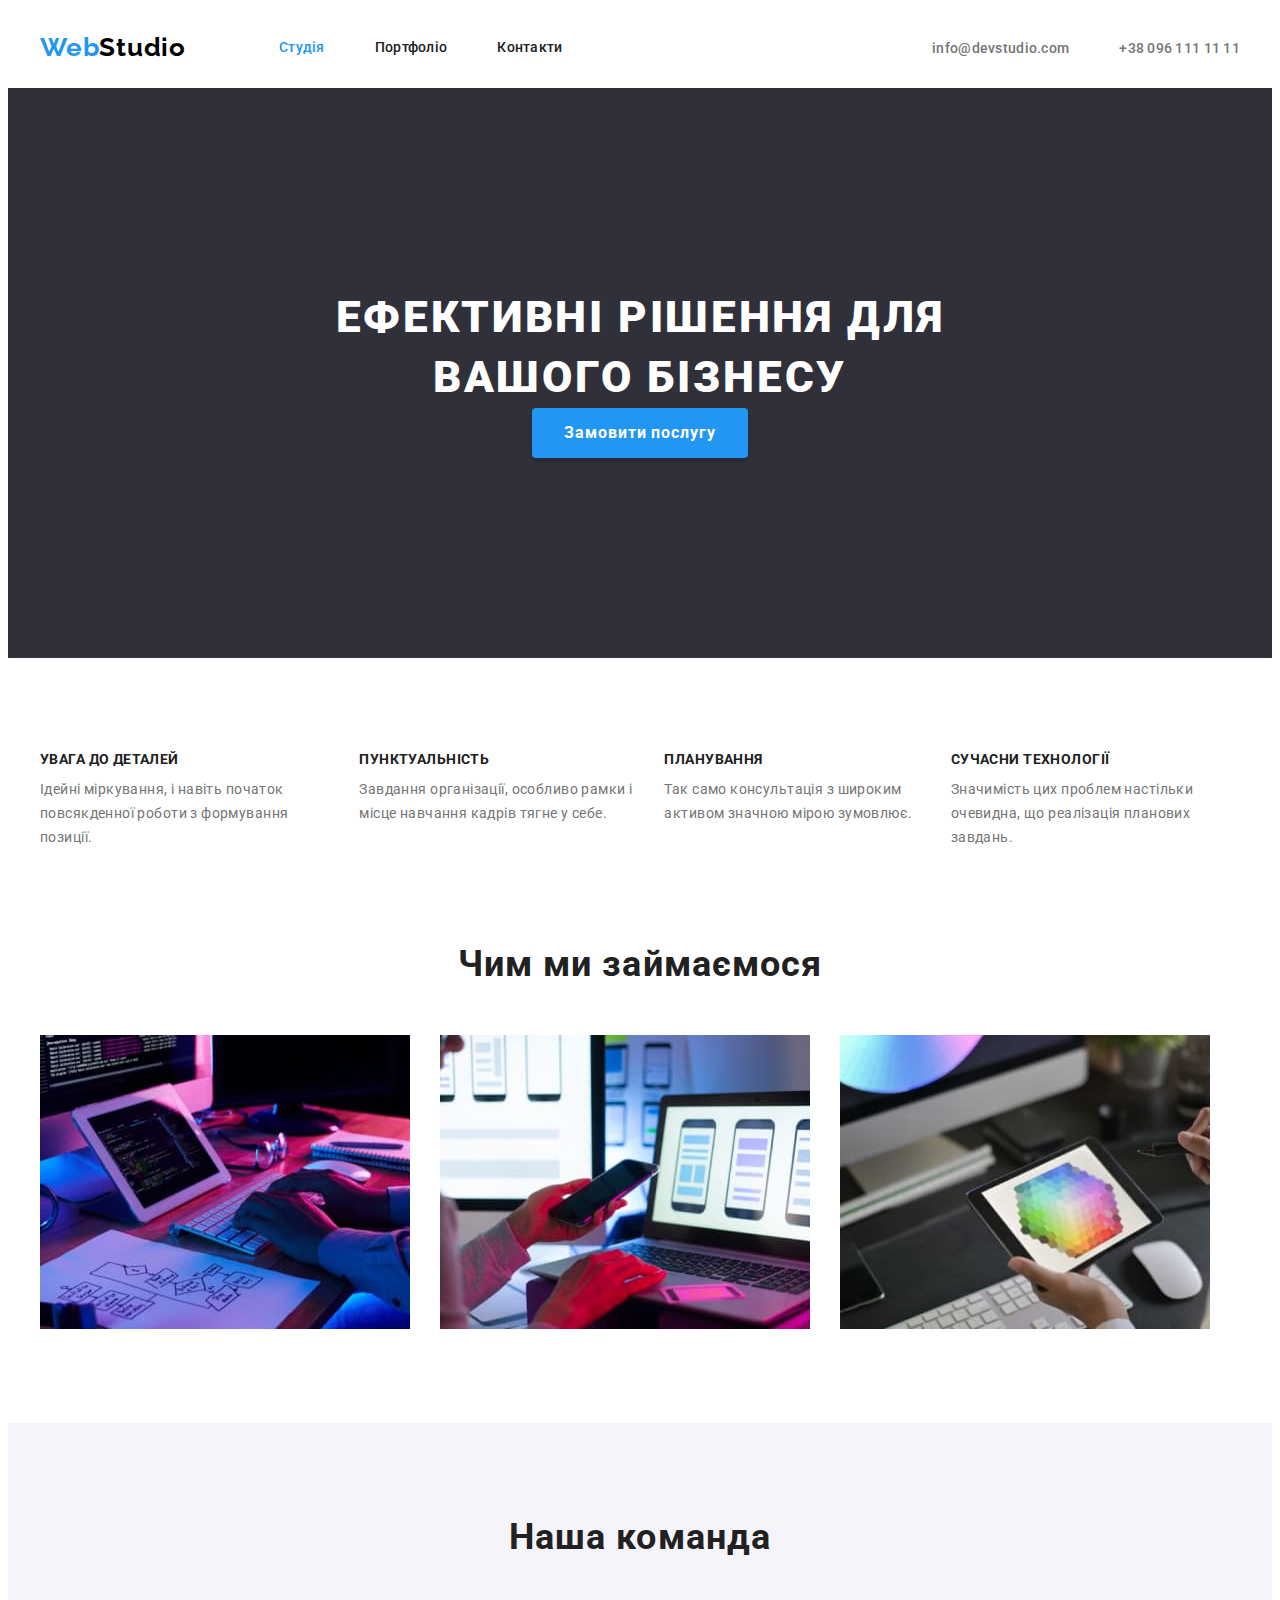
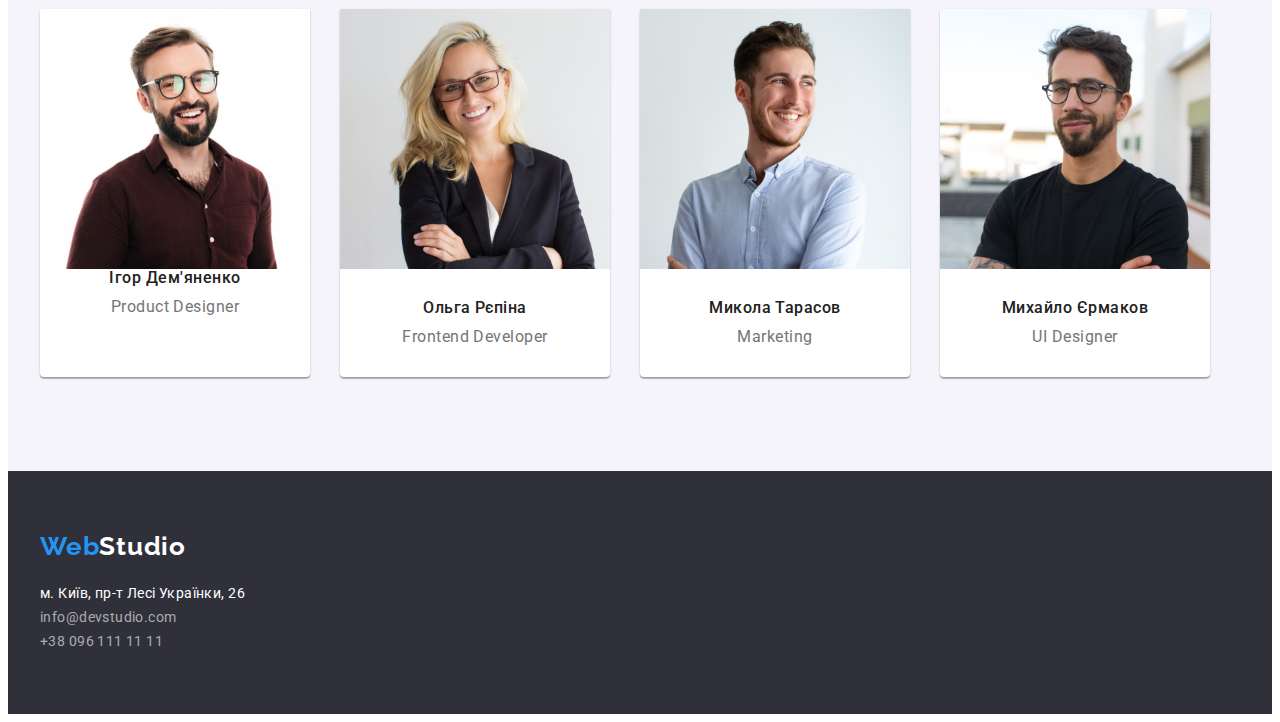
==== index.html @ 51fd825c "Initial commit" ====
<!DOCTYPE html>
<html lang="uk">

<head>
    <meta charset="UTF-8">
    <meta http-equiv="X-UA-Compatible" content="IE=edge">
    <meta name="viewport" content="width=device-width, initial-scale=1.0">
    <title>Document</title>
    <link rel="stylesheet" href="https://cdnjs.cloudflare.com/ajax/libs/modern-normalize/1.1.0/modern-normalize.min.css"
        integrity="sha512-wpPYUAdjBVSE4KJnH1VR1HeZfpl1ub8YT/NKx4PuQ5NmX2tKuGu6U/JRp5y+Y8XG2tV+wKQpNHVUX03MfMFn9Q=="
        crossorigin="anonymous" referrerpolicy="no-referrer" />
    <link rel="preconnect" href="https://fonts.googleapis.com">
    <link rel="preconnect" href="https://fonts.gstatic.com" crossorigin>
    <link
        href="https://fonts.googleapis.com/css2?family=Raleway:wght@700&family=Roboto:wght@400;500;700;900&display=swap"
        rel="stylesheet">
    <link rel="stylesheet" href="./css/style.css">
</head>

<body>


    <header class="header">

        <div class="container header-container">

            <nav class="header-navigation">

                <a href="./index.html" class="header-logo link">Web<span class="logo">Studio</span></a>

                <ul class="header-list list">
                    <li class="header-itam"><a href="./index.html" class="header-link link current">Студія</a></li>
                    <li class="header-itam"><a href="./portfolio.html" class="header-link link">Портфоліо</a></li>
                    <li class="header-itam"><a href="" class="header-link link">Контакти</a></li>
                </ul>
            </nav>


            <ul class="list list-contacts">
                <li class="list-itam"><a href="mailto:info@devstudio.com"
                        class="header-mail link">info@devstudio.com</a>
                </li>
                <li class="list-itam"><a href="tel:+380961111111" class="header-tel link">+38 096 111 11 11</a></li>
            </ul>

        </div>


    </header>

    <main>

        <section class="hero">

            <div class="container container-hero">
                <h1 class="hero-titel">Ефективні рішення для вашого бізнесу</h1>
                <button type="button" class="hero-button">Замовити послугу</button>
            </div>
        </section>


        <section class="benefits">

            <div class="container">

                <h2 class="visually-hidden">Переваги</h2>

                <ul class="benefits-list list">
                    <li class="benefits-item">
                        <h3 class="benefits-titel">Увага до деталей</h3>
                        <p class="benefits-text">Ідейні міркування, і навіть початок повсякденної роботи з формування
                            позиції.</p>
                    </li>

                    <li class="benefits-item">
                        <h3 class="benefits-titel">Пунктуальність</h3>
                        <p class="benefits-text">Завдання організації, особливо рамки і місце навчання кадрів тягне у
                            себе.
                        </p>
                    </li>

                    <li class="benefits-item">
                        <h3 class="benefits-titel">Планування</h3>
                        <p class="benefits-text">Так само консультація з широким активом значною мірою зумовлює.</p>
                    </li>

                    <li class="benefits-item">
                        <h3 class="benefits-titel">Сучасни технології</h3>
                        <p class="benefits-text">Значимість цих проблем настільки очевидна, що реалізація планових
                            завдань.
                        </p>
                    </li>

                </ul>

            </div>
        </section>

        <section class="service">

            <div class="container">

                <h2 class="service-titel">Чим ми займаємося</h2>

                <ul class="service-list list">

                    <li class="service-item"><img src="./images/img(1).jpg" alt="використовує дивайс" width="370"
                            height="294"></li>
                    <li class="service-item"><img src="./images/img(2).jpg" alt="використовує дивайс" width="370"
                            height="294"></li>
                    <li class="service-item"><img src="./images/img(3).jpg" alt="використовує дивайс" width="370"
                            height="294"></li>

                </ul>
            </div>
        </section>

        <section class="team">

            <div class="container">

                <h2 class="team-titel">Наша команда</h2>
                <ul class="team-list list">
                    <li class="team-item">
                        <img class="team-foto" src="./images/img(4).jpg" alt="співробітник" width="270" height="260">
                        <h3 class="team-name">Ігор Дем'яненко</h3>
                        <p class="team-text">Product Designer</p>

                    </li>
                    <li class="team-item">
                        <img class="team-foto" src="./images/img(5).jpg" alt="співробітник" width="270" height="260">
                        <div class="team-info">
                            <h3 class="team-name">Ольга Рєпіна</h3>
                            <p class="team-text">Frontend Developer</p>
                        </div>

                    </li>
                    <li class="team-item">
                        <img class="team-foto" src="./images/img(6).jpg" alt="співробітник" width="270" height="260">
                        <div class="team-info">
                            <h3 class="team-name">Микола Тарасов</h3>
                            <p class="team-text">Marketing</p>
                        </div>

                    </li>
                    <li class="team-item">
                        <img class="team-foto" src="./images/img(7).jpg" alt="співробітник" width="270" height="260">
                        <div class="team-info">
                            <h3 class="team-name">Михайло Єрмаков</h3>
                            <p class="team-text">UI Designer</p>
                        </div>

                    </li>
                </ul>
            </div>
        </section>
    </main>

    <footer class="footer">

        <div class="container">

            <a href="./index.html" class="footer-logo link">Web<span class="logo-footer">Studio</span></a>

            <address class="footer-address">

                <ul class="footer-list list">
                    <li class="futer-item">

                        <a href="https://goo.gl/maps/rr55enmAW2m4Zun59" target="_blank"
                            rel="noopener noreferrer nofollow" class="address link ">
                            м. Київ, пр-т Лесі Українки, 26

                        </a>
                    </li>


                    <li class="footer-item">
                        <a href="mailto:info@devstudio.com" class="footer-mail link">info@devstudio.com</a>
                    </li>
                    <li class="footer-item">
                        <a href="tel:+380961111111" class="footer-tel link">+38 096 111 11 11</a>
                    </li>
                </ul>

        </div>
        </address>
    </footer>



</body>

</html>
---- css/style.css ----
:root {
    --primary-text-color: #212121;
    --text-color: #757575;
    --accent-color: #2196F3;
    --primary-white-color: #FFFFFF;
    --bg-button: #F5F4FA;
    --black-color: #000000;
    --footer-mail: rgba(255, 255, 255, 0.6);
    --hero-footer-color: #2F303A;
    --background-hero-button: #188ce8;
    --secondary-white-color: #F5F4FA;
}

h1,
h2,
h3,
h4,
h5,
h6,
p {
    margin: 0;
}

img {
    display: block;
    max-width: 100%;
    height: auto;
}


body {
    background-color: var(--primary-white-color);
    font-family: "Roboto", sans-serif;
    font-size: 14px;
    letter-spacing: 0.03em;
}

.list {
    list-style: none;
    margin: 0;
    padding-left: 0;
}

.link {
    text-decoration: none;
}


.container {
    width: 1200px;
    margin: 0 auto;
    padding: 0 15px;
}


/* -----------Header----------- */



.header-container {
    display: flex;
    align-items: center;

}

.header-navigation {
    display: flex;
    align-items: center;
}

.header-logo {
    font-family: 'Raleway';
    font-weight: 700;
    font-size: 26px;
    line-height: 0.83;
    letter-spacing: 0.03em;
    color: var(--accent-color);
    padding-top: 24px;
    padding-bottom: 25px;
    margin-right: 93px;
}


.logo {
    color: var(--black-color)
}

.header-list {
    display: flex;
    gap: 50px;
}




.header-link {
    padding: 32px 0;
    display: block;
    font-weight: 500;
    font-size: 14px;
    line-height: 1.14;
    letter-spacing: 0.02em;
    color: var(--primary-text-color);

}



.header-link:hover,
.header-link:focus {
    color: var(--accent-color);
}



.header-lin,
.current {
    color: var(--accent-color);
}


.list-contacts {
    display: flex;
    margin-left: auto;
    gap: 50px;
}




.header-mail,
.header-tel {

    font-weight: 500;
    font-size: normal;
    line-height: 1.14;
    letter-spacing: 0.02em;
    color: var(--text-color);

}


.header-mail:focus,
.header-mail:hover {
    color: var(--accent-color);
}

.header-tel:focus,
.header-tel:hover {
    color: var(--accent-color);
}




/* --------------Hero--------------- */
.hero {
    background-color: var(--hero-footer-color);
    padding: 200px 0;
    text-align: center;

}


.hero-titel {

    font-weight: 900;
    font-size: 44px;
    line-height: 1.36;
    text-align: center;
    letter-spacing: 0.06em;
    text-transform: uppercase;
    color: var(--primary-white-color);
    margin-bottom: 30px;
    max-width: 696px;
    margin-bottom: 30px;
    margin: 0 auto;
}

.hero-button {
    font-family: inherit;
    font-weight: 700;
    font-size: 16px;
    line-height: 1.88;
    cursor: pointer;
    align-items: center;
    text-align: center;
    letter-spacing: 0.06em;
    color: var(--primary-white-color);
    background-color: var(--accent-color);
    margin: 0 auto;
    box-shadow: 0px 4px 4px rgba(0, 0, 0, 0.15);
    border-radius: 4px;
    min-width: 216px;
    border: none;
    padding: 10px 32px;



}

.hero-button:hover,
.hero-button:focus {
    background-color: var(--background-hero-button);
}




/* ------------Benefits------------ */

.benefits {
    padding-top: 94px;
    padding-bottom: 94px;
}

.visually-hidden {
    position: absolute;
    white-space: nowrap;
    width: 1px;
    height: 1px;
    overflow: hidden;
    border: 0;
    padding: 0;
    clip: rect(0 0 0 0);
    clip-path: inset(50%);
    margin: -1px;
}

.benefits-list {
    display: flex;
    gap: 30px;

}

.benefits-titel {
    font-weight: 700;
    font-size: 14px;
    line-height: 1.14;
    letter-spacing: 0.03em;
    text-transform: uppercase;
    margin-bottom: 10px;
    color: var(--primary-text-color);
}

.benefits-text {
    font-weight: 400;
    font-size: 14px;
    line-height: 1.71;
    letter-spacing: 0.03em;
    color: var(--text-color);
}

/* ---------------Service---------- */

.service {

    padding-bottom: 94px;
}



.service-titel {
    font-weight: 700;
    font-size: 36px;
    line-height: 42px;
    text-align: center;
    letter-spacing: 0.03em;
    margin-bottom: 50px;
    color: #212121;
}

.service-list {
    display: flex;
    gap: 30px;
}

.service-item {
    width: calc(100%-60px) / 3;
}




/* -------------Team----------- */
.team {
    background-color: var(--secondary-white-color);
    padding-bottom: 94px;
    padding-top: 94px;
}

.team-list {
    display: flex;
    gap: 30px;
}

.team-titel {
    font-weight: 700;
    font-size: 36px;
    line-height: 1.16;
    text-align: center;
    letter-spacing: 0.03em;
    color: var(--primary-text-color);
    margin-bottom: 50px;
}

.team-item {
    width: calc(100%-90px) / 4;
    background: #FFFFFF;
    box-shadow: 0px 1px 3px rgba(0, 0, 0, 0.12), 0px 1px 1px rgba(0, 0, 0, 0.14), 0px 2px 1px rgba(0, 0, 0, 0.2);
    border-radius: 0px 0px 4px 4px;
}

.team-info {
    padding: 30px 0;
}

.team-name {
    font-weight: 500;
    font-size: 16px;
    line-height: 1.18;
    text-align: center;
    letter-spacing: 0.03em;
    color: var(--primary-text-color);
    margin-bottom: 10px;
}


.team-text {
    font-weight: 400;
    font-size: 16px;
    line-height: 1.18;
    text-align: center;
    letter-spacing: 0.03em;
    color: var(--text-color);


}

/* -------------Footer----------- */

.footer {
    background-color: var(--hero-footer-color);
    padding: 60px 0;
}

.footer-logo {
    font-family: 'Raleway';
    font-style: normal;
    font-weight: 700;
    font-size: 26px;
    line-height: 31px;
    letter-spacing: 0.03em;
    color: var(--accent-color);
    margin-top: 60;
    margin-bottom: 20;
}

.logo-footer {
    color: var(--primary-white-color);
}

.footer-item:not(:last-chaild) {
    margin-bottom: 9px;
}

.footer-address {
    font-style: normal;
    margin-top: 20px;
}


.address {
    font-weight: 400;
    font-size: normal;
    line-height: 1.71;
    letter-spacing: 0.03em;
    color: var(--primary-white-color);
    margin-bottom: 9px;
}

.address:focus,
.address:hover {
    color: var(--accent-color);
}

.footer-mail {
    margin-bottom: 9px;
}



.footer-mail,
.footer-tel {
    font-weight: 400;
    font-size: normal;
    line-height: 1.71;
    letter-spacing: 0.03em;
    color: var(--footer-mail);
}

.footer-mail:focus,
.footer-mail:hover {
    color: var(--accent-color);
}

.footer-tel:focus,
.footer-tel:hover {
    color: var(--accent-color);
}

/*----------!!!!!Portfolio!!!!------------ */

.portfolio-section {
    padding-bottom: 94px;
    padding-top: 94px;
}

.main-button {
    display: flex;
    justify-content: center;
    gap: 8px;
    margin-bottom: 50px;
}



.button {
    font-family: inherit;
    font-style: normal;
    font-weight: 500;
    font-size: 16px;
    line-height: 1.62;
    text-align: center;
    letter-spacing: 0.03em;
    background-color: var(--bg-button);
    color: var(--primary-text-color);
    cursor: pointer;
    border-radius: 4px;
    border: none;
    padding: 6px 22px;

}



.button :focus,
.button :hover {
    color: var(--primary-white-color);
    background-color: var(--accent-color);

}

.portfolio-list {
    display: flex;
    flex-wrap: wrap;
    gap: 30px;

}

.portfolio-item {
    width: calc(100%-60px) / 3;
}

.portfolio-info {
    padding: 20px 24px;
    max-width: 370px;
    background: #FFFFFF;
    border: 1px solid #EEEEEE;
}

.portfolio- .portfolio-titel {
    font-weight: 700;
    font-size: 18px;
    line-height: 2.00;
    letter-spacing: 0.06em;
    color: var(--primary-text-color);

}

.portfolio-text {
    font-weight: 400;
    font-size: 16px;
    line-height: 1.88;
    letter-spacing: 0.03em;
    color: var(--text-color);
    margin-bottom: 20px;
    margin-top: 4px;
}
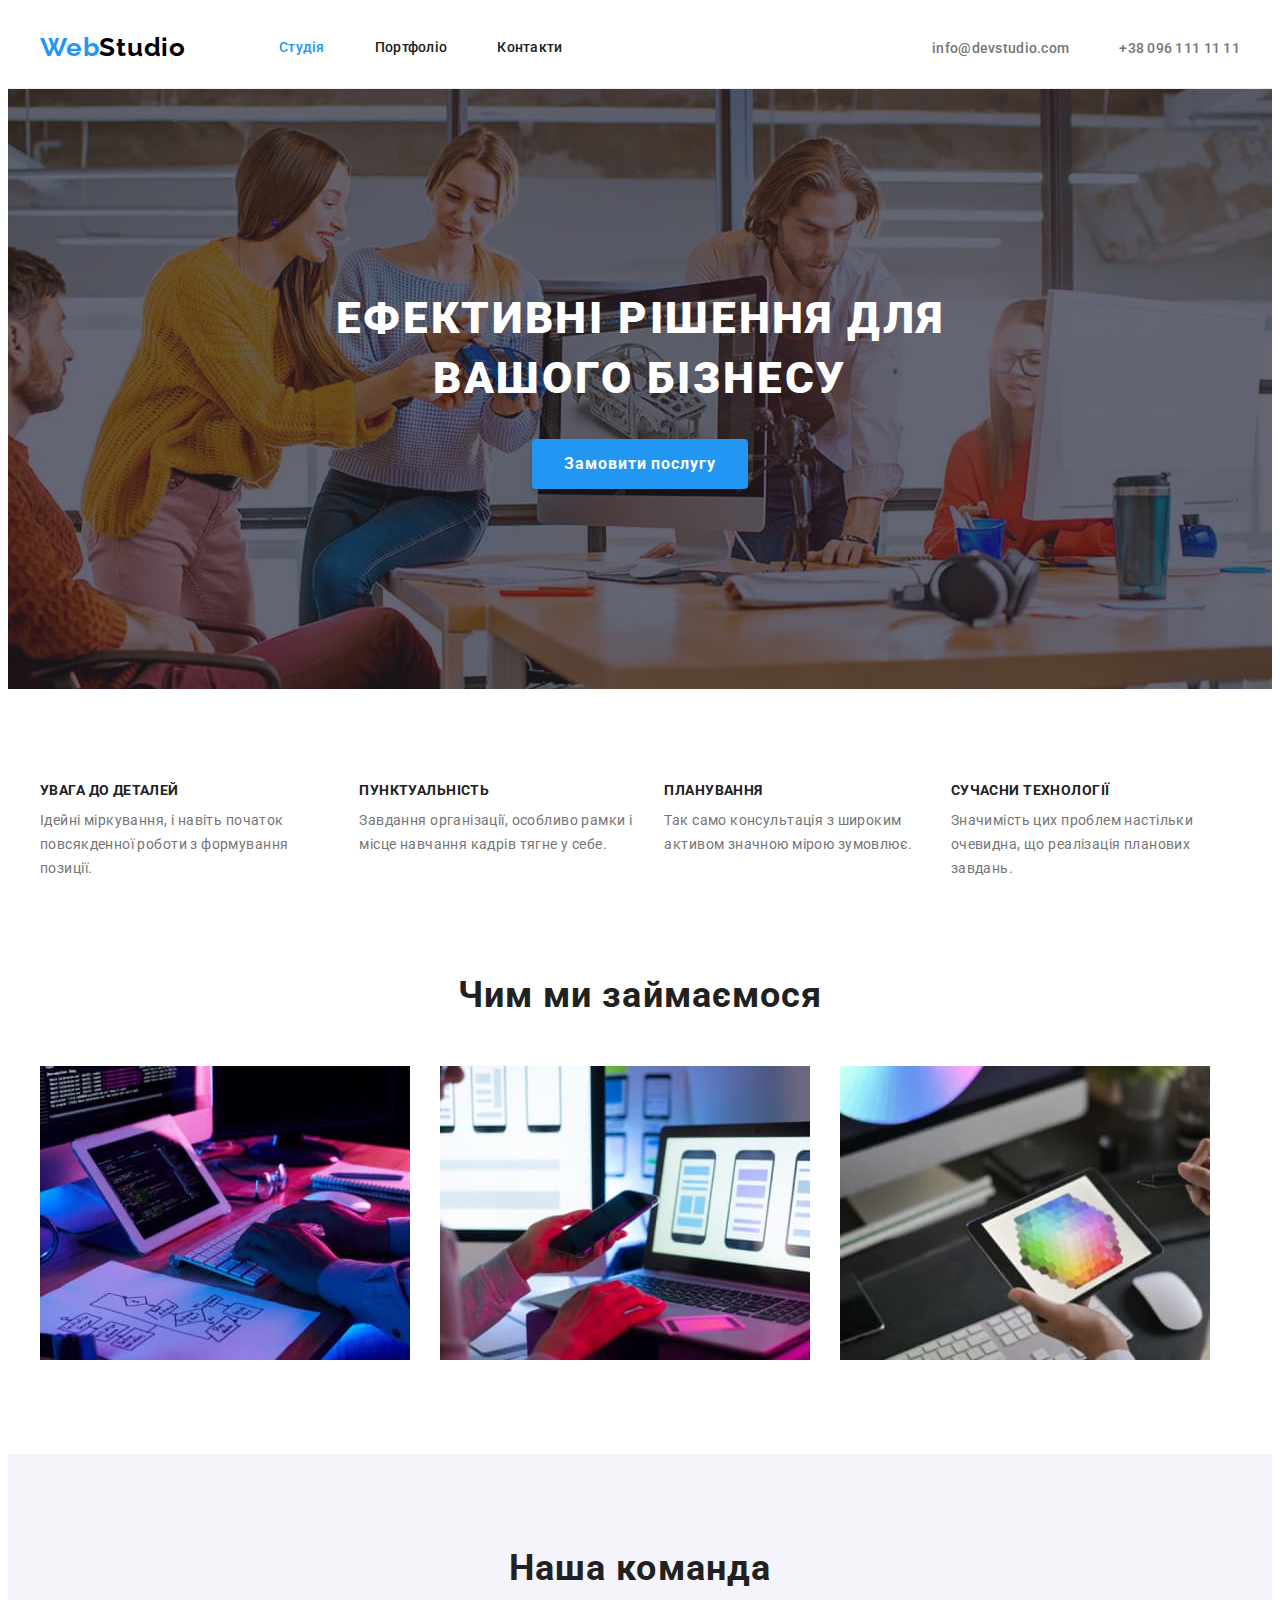
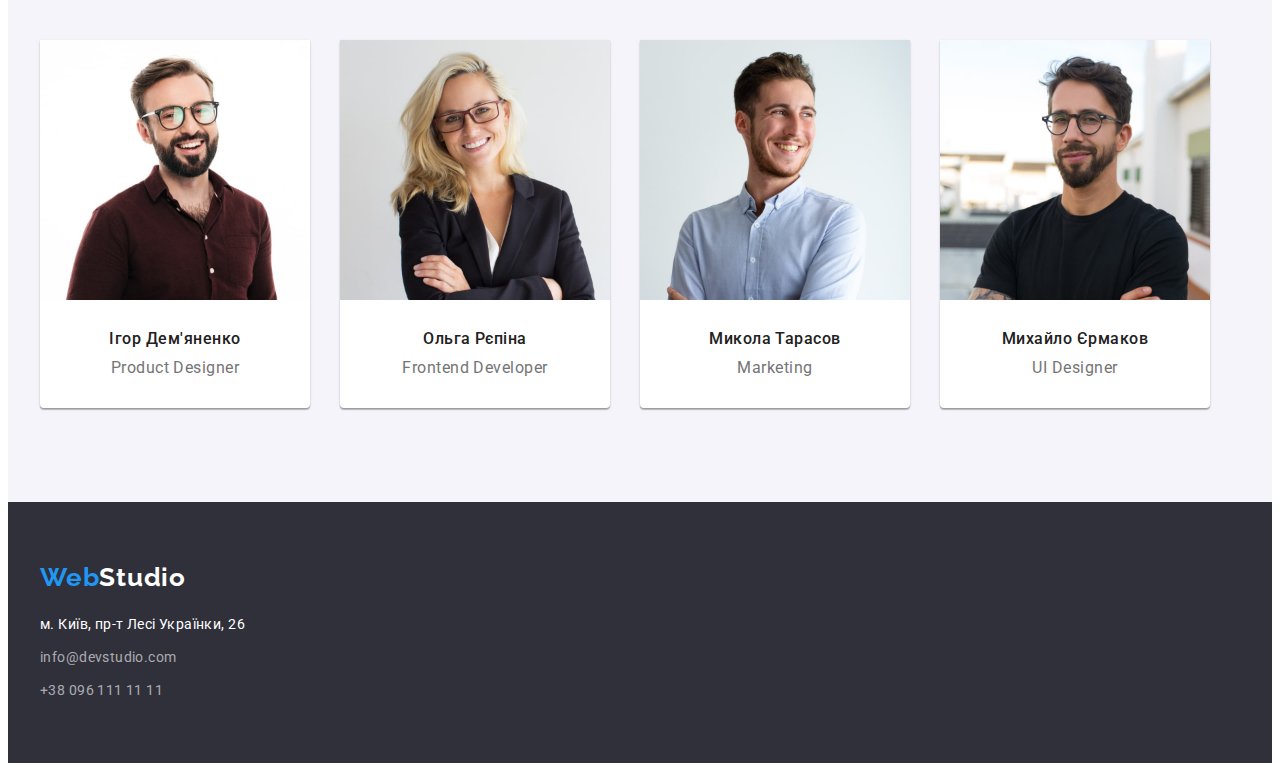
==== commit 5f26251d: "hero-bg" ====
--- a/index.html
+++ b/index.html
@@ -123,8 +123,10 @@
                 <ul class="team-list list">
                     <li class="team-item">
                         <img class="team-foto" src="./images/img(4).jpg" alt="співробітник" width="270" height="260">
-                        <h3 class="team-name">Ігор Дем'яненко</h3>
-                        <p class="team-text">Product Designer</p>
+                        <div class="team-info">
+                            <h3 class="team-name">Ігор Дем'яненко</h3>
+                            <p class="team-text">Product Designer</p>
+                        </div>
 
                     </li>
                     <li class="team-item">
@@ -165,7 +167,7 @@
             <address class="footer-address">
 
                 <ul class="footer-list list">
-                    <li class="futer-item">
+                    <li class="footer-item">
 
                         <a href="https://goo.gl/maps/rr55enmAW2m4Zun59" target="_blank"
                             rel="noopener noreferrer nofollow" class="address link ">
--- a/css/style.css
+++ b/css/style.css
@@ -55,7 +55,9 @@
 
 /* -----------Header----------- */
 
-
+.header {
+    border-bottom: 1px solid #ECECEC;
+}
 
 .header-container {
     display: flex;
@@ -158,6 +160,11 @@
     background-color: var(--hero-footer-color);
     padding: 200px 0;
     text-align: center;
+    background-image: linear-gradient(rgba(47, 48, 58, 0.4),
+            rgba(47, 48, 58, 0.4)), url(../images/hero.jpg);
+    background-repeat: no-repeat;
+    background-position: center;
+    background-size: cover;
 
 }
 
@@ -194,9 +201,7 @@
     min-width: 216px;
     border: none;
     padding: 10px 32px;
-
-
-
+    margin-top: 30px;
 }
 
 .hero-button:hover,
@@ -360,7 +365,7 @@
     color: var(--primary-white-color);
 }
 
-.footer-item:not(:last-chaild) {
+.footer-item:not(:last-child) {
     margin-bottom: 9px;
 }
 
@@ -444,8 +449,8 @@
 
 
 
-.button :focus,
-.button :hover {
+.button:focus,
+.button:hover {
     color: var(--primary-white-color);
     background-color: var(--accent-color);
 
@@ -464,12 +469,10 @@
 
 .portfolio-info {
     padding: 20px 24px;
-    max-width: 370px;
-    background: #FFFFFF;
     border: 1px solid #EEEEEE;
 }
 
-.portfolio- .portfolio-titel {
+.portfolio-titel {
     font-weight: 700;
     font-size: 18px;
     line-height: 2.00;
@@ -484,6 +487,5 @@
     line-height: 1.88;
     letter-spacing: 0.03em;
     color: var(--text-color);
-    margin-bottom: 20px;
     margin-top: 4px;
 }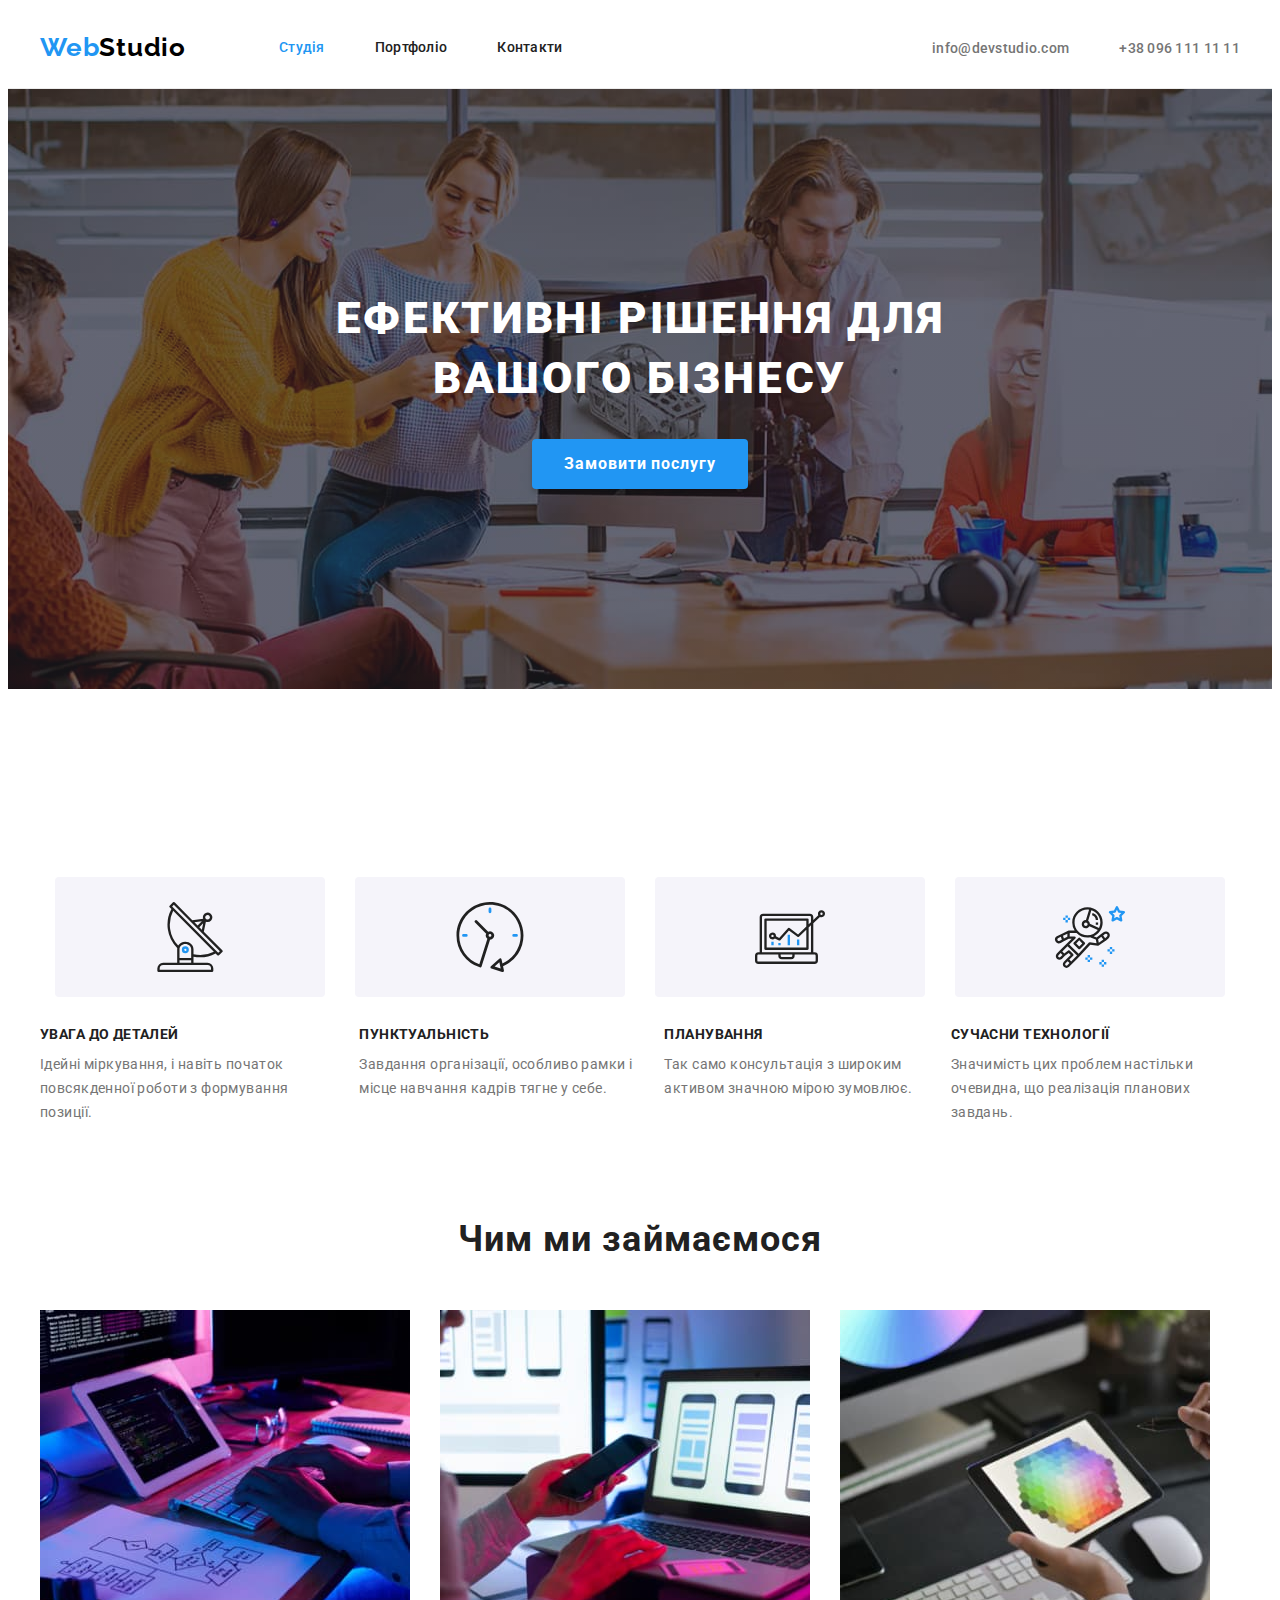
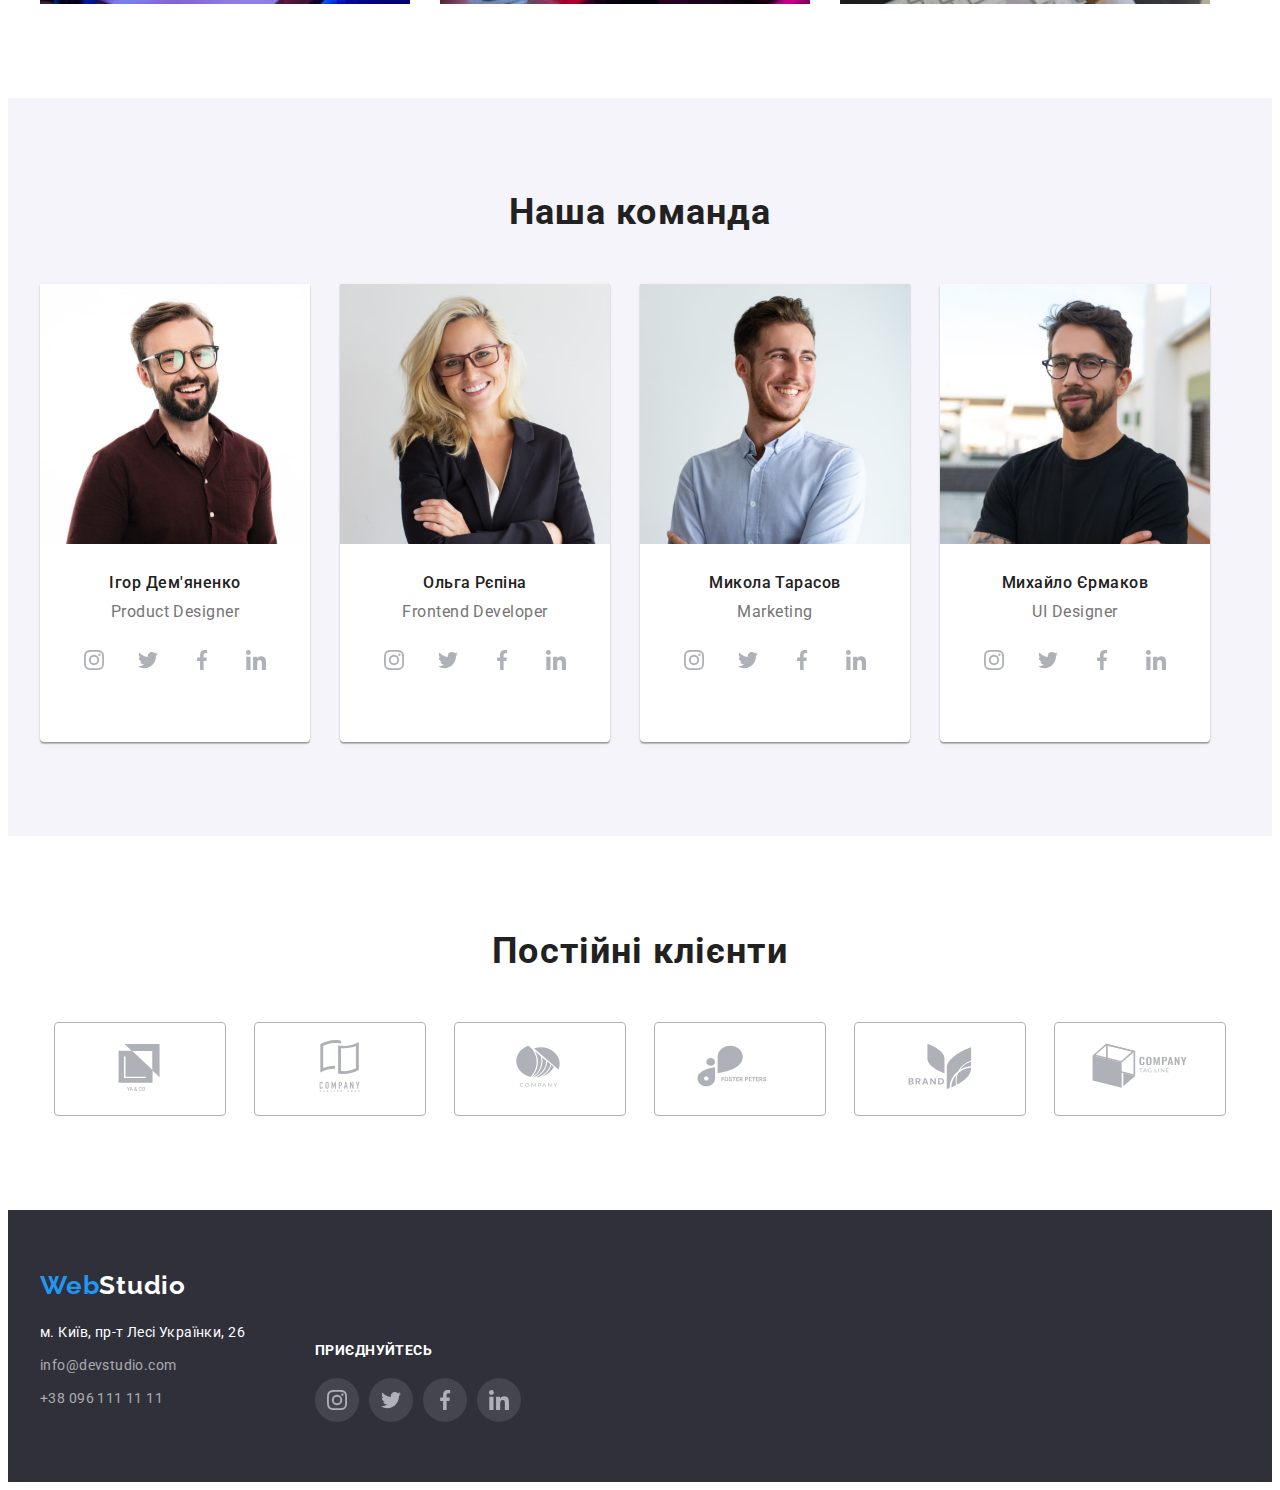
==== commit ff888757: "links" ====
--- a/index.html
+++ b/index.html
@@ -65,6 +65,29 @@
 
                 <h2 class="visually-hidden">Переваги</h2>
 
+                <ul class="benefits-list-images list">
+                    <li class="benefits-ite-images">
+                        <svg class="benefits-icon" width="70" height="70">
+                            <use href="./images/symbol-defs.svg#icon-antenna"></use>
+                        </svg>
+                    </li>
+                    <li class="benefits-ite-images">
+                        <svg class="benefits-icon" widht="70" height="70">
+                            <use href="./images/symbol-defs.svg#icon-clock"></use>
+                        </svg>
+                    </li>
+                    <li class="benefits-ite-images">
+                        <svg class="benefits-icon" widht="70" height=70>
+                            <use href="./images/symbol-defs.svg#icon-diagram"></use>
+                        </svg>
+                    </li>
+                    <li class="benefits-ite-images">
+                        <svg class="benefits-icon" widht="70" height="70">
+                            <use href="./images/symbol-defs.svg#icon-astronaut"></use>
+                        </svg>
+                    </li>
+                </ul>
+
                 <ul class="benefits-list list">
                     <li class="benefits-item">
                         <h3 class="benefits-titel">Увага до деталей</h3>
@@ -126,6 +149,28 @@
                         <div class="team-info">
                             <h3 class="team-name">Ігор Дем'яненко</h3>
                             <p class="team-text">Product Designer</p>
+                            <ul class="team-network list">
+                                <li><a class="network link" href="">
+                                        <svg class="soc-icon" widht="20" height="20">
+                                            <use href="./images/symbol-defs.svg#icon-instagram"></use>
+                                        </svg>
+                                    </a></li>
+                                <li><a class="network link" href="">
+                                        <svg class="soc-icon" widht="20" height="20">
+                                            <use href="./images/symbol-defs.svg#icon-twitter"></use>
+                                        </svg>
+                                    </a></li>
+                                <li><a class="network link" href="">
+                                        <svg class="soc-icon" widht="20" height="20">
+                                            <use href="./images/symbol-defs.svg#icon-facebook"></use>
+                                        </svg>
+                                    </a></li>
+                                <li><a class="network link" href="">
+                                        <svg class="soc-icon" widht="20" height="20">
+                                            <use href="./images/symbol-defs.svg#icon-linkedin"></use>
+                                        </svg>
+                                    </a></li>
+                            </ul>
                         </div>
 
                     </li>
@@ -134,6 +179,28 @@
                         <div class="team-info">
                             <h3 class="team-name">Ольга Рєпіна</h3>
                             <p class="team-text">Frontend Developer</p>
+                            <ul class="team-network list">
+                                <li><a class="network link" href="">
+                                        <svg class="soc-icon" widht="20" height="20">
+                                            <use href="./images/symbol-defs.svg#icon-instagram"></use>
+                                        </svg>
+                                    </a></li>
+                                <li><a class="network link" href="">
+                                        <svg class="soc-icon" widht="20" height="20">
+                                            <use href="./images/symbol-defs.svg#icon-twitter"></use>
+                                        </svg>
+                                    </a></li>
+                                <li><a class="network link" href="">
+                                        <svg class="soc-icon" widht="20" height="20">
+                                            <use href="./images/symbol-defs.svg#icon-facebook"></use>
+                                        </svg>
+                                    </a></li>
+                                <li><a class="network link" href="">
+                                        <svg class="soc-icon" widht="20" height="20">
+                                            <use href="./images/symbol-defs.svg#icon-linkedin"></use>
+                                        </svg>
+                                    </a></li>
+                            </ul>
                         </div>
 
                     </li>
@@ -142,6 +209,28 @@
                         <div class="team-info">
                             <h3 class="team-name">Микола Тарасов</h3>
                             <p class="team-text">Marketing</p>
+                            <ul class="team-network list">
+                                <li><a class="network link" href="">
+                                        <svg class="soc-icon" widht="20" height="20">
+                                            <use href="./images/symbol-defs.svg#icon-instagram"></use>
+                                        </svg>
+                                    </a></li>
+                                <li><a class="network link" href="">
+                                        <svg class="soc-icon" widht="20" height="20">
+                                            <use href="./images/symbol-defs.svg#icon-twitter"></use>
+                                        </svg>
+                                    </a></li>
+                                <li><a class="network link" href="">
+                                        <svg class="soc-icon" widht="20" height="20">
+                                            <use href="./images/symbol-defs.svg#icon-facebook"></use>
+                                        </svg>
+                                    </a></li>
+                                <li><a class="network link" href="">
+                                        <svg class="soc-icon" widht="20" height="20">
+                                            <use href="./images/symbol-defs.svg#icon-linkedin"></use>
+                                        </svg>
+                                    </a></li>
+                            </ul>
                         </div>
 
                     </li>
@@ -149,44 +238,127 @@
                         <img class="team-foto" src="./images/img(7).jpg" alt="співробітник" width="270" height="260">
                         <div class="team-info">
                             <h3 class="team-name">Михайло Єрмаков</h3>
+
                             <p class="team-text">UI Designer</p>
+                            <ul class="team-network list">
+                                <li><a class="network link" href="">
+                                        <svg class="soc-icon" widht="20" height="20">
+                                            <use href="./images/symbol-defs.svg#icon-instagram"></use>
+                                        </svg>
+                                    </a></li>
+                                <li><a class="network link" href="">
+                                        <svg class="soc-icon" widht="20" height="20">
+                                            <use href="./images/symbol-defs.svg#icon-twitter"></use>
+                                        </svg>
+                                    </a></li>
+                                <li><a class="network link" href="">
+                                        <svg class="soc-icon" widht="20" height="20">
+                                            <use href="./images/symbol-defs.svg#icon-facebook"></use>
+                                        </svg>
+                                    </a></li>
+                                <li><a class="network link" href="">
+                                        <svg class="soc-icon" widht="20" height="20">
+                                            <use href="./images/symbol-defs.svg#icon-linkedin"></use>
+                                        </svg>
+                                    </a></li>
+                            </ul>
                         </div>
 
                     </li>
                 </ul>
             </div>
         </section>
+
+        <section class="clients">
+
+            <div class="container">
+
+                <h2 class="clients-titel">Постійні клієнти</h2>
+                <ul class="clients-list list">
+                    <li class="klients-item"><a href="">
+                            <svg class="clients-logo" widht="106" height="60">
+                                <use href="./images/symbol-defs.svg#icon-Logo"></use>
+                            </svg></a></li>
+                    <li class="klients-item"><a href="">
+                            <svg class="clients-logo" widht="106" height="60">
+                                <use href="./images/symbol-defs.svg#icon-LogoA"></use>
+                            </svg></a></li>
+                    <li class="klients-item"><a href="">
+                            <svg class="clients-logo" widht="106" height="60">
+                                <use href="./images/symbol-defs.svg#icon-LogoB"></use>
+                            </svg></a></li>
+                    <li class="klients-item"><a href=""><svg class="clients-logo" widht="106" height="60">
+                                <use href="./images/symbol-defs.svg#icon-LogoC"></use>
+                            </svg></a></li>
+                    <li class="klients-item"><a href=""><svg class="clients-logo" widht="106" height="60">
+                                <use href="./images/symbol-defs.svg#icon-LogoD"></use>
+                            </svg></a></li>
+                    <li class="klients-item"><a href=""><svg class="clients-logo" widht="106" height="60">
+                                <use href="./images/symbol-defs.svg#icon-LogoI"></use>
+                            </svg></a></li>
+                </ul>
+            </div>
+
+        </section>
     </main>
 
     <footer class="footer">
 
-        <div class="container">
-
-            <a href="./index.html" class="footer-logo link">Web<span class="logo-footer">Studio</span></a>
-
-            <address class="footer-address">
-
-                <ul class="footer-list list">
-                    <li class="footer-item">
-
-                        <a href="https://goo.gl/maps/rr55enmAW2m4Zun59" target="_blank"
-                            rel="noopener noreferrer nofollow" class="address link ">
-                            м. Київ, пр-т Лесі Українки, 26
-
-                        </a>
-                    </li>
-
-
-                    <li class="footer-item">
-                        <a href="mailto:info@devstudio.com" class="footer-mail link">info@devstudio.com</a>
-                    </li>
-                    <li class="footer-item">
-                        <a href="tel:+380961111111" class="footer-tel link">+38 096 111 11 11</a>
-                    </li>
-                </ul>
-
+        <div class="container footer-container">
+
+            <div class="footer-address-box">
+                <a href="./index.html" class="footer-logo link">Web<span class="logo-footer">Studio</span></a>
+
+                <address class="footer-address">
+
+                    <ul class="footer-list list">
+                        <li class="footer-item">
+
+                            <a href="https://goo.gl/maps/rr55enmAW2m4Zun59" target="_blank"
+                                rel="noopener noreferrer nofollow" class="address link ">
+                                м. Київ, пр-т Лесі Українки, 26
+
+                            </a>
+                        </li>
+
+
+                        <li class="footer-item">
+                            <a href="mailto:info@devstudio.com" class="footer-mail link">info@devstudio.com</a>
+                        </li>
+                        <li class="footer-item">
+                            <a href="tel:+380961111111" class="footer-tel link">+38 096 111 11 11</a>
+                        </li>
+                    </ul>
+                </address>
+            </div>
+
+
+            <div class="footer-network-box">
+                <p class="footer-text">приєднуйтесь</p>
+                <ul class="footer-network-list list">
+                    <li><a class="footer-network" href="">
+                            <svg class="footer-icon" widht="20" height="20">
+                                <use href="./images/symbol-defs.svg#icon-instagram"></use>
+                            </svg>
+                        </a></li>
+                    <li><a class="footer-network" href="">
+                            <svg class="footer-icon" widht="20" height="20">
+                                <use href="./images/symbol-defs.svg#icon-twitter"></use>
+                            </svg>
+                        </a></li>
+                    <li><a class="footer-network" href="">
+                            <svg class="footer-icon" widht="20" height="20">
+                                <use href="./images/symbol-defs.svg#icon-facebook"></use>
+                            </svg>
+                        </a></li>
+                    <li><a class="footer-network" href="">
+                            <svg class="footer-icon" widht="20" height="20">
+                                <use href="./images/symbol-defs.svg#icon-linkedin"></use>
+                            </svg>
+                        </a></li>
+                </ul>
+            </div>
         </div>
-        </address>
     </footer>
 
 
--- a/css/style.css
+++ b/css/style.css
@@ -9,6 +9,7 @@
     --hero-footer-color: #2F303A;
     --background-hero-button: #188ce8;
     --secondary-white-color: #F5F4FA;
+    --border-color: #AFB1B8;
 }
 
 h1,
@@ -232,6 +233,24 @@
     margin: -1px;
 }
 
+.benefits-list-images {
+    display: flex;
+    justify-content: space-around;
+    padding-top: 94px;
+    padding-bottom: 30px;
+}
+
+.benefits-ite-images {
+    width: 270px;
+    height: 120px;
+    background: var(--bg-button);
+    border-radius: 4px;
+    display: flex;
+    justify-content: center;
+    align-items: center;
+}
+
+
 .benefits-list {
     display: flex;
     gap: 30px;
@@ -342,12 +361,96 @@
 
 }
 
+.team-network {
+    display: flex;
+    justify-content: center;
+    margin-top: 16px;
+    margin-bottom: 30px;
+    gap: 10px;
+}
+
+.network {
+    width: 44px;
+    height: 44px;
+    border-radius: 50%;
+    display: flex;
+    align-items: center;
+    justify-content: center;
+
+}
+
+.network:focus,
+.network:hover {
+    background-color: var(--accent-color);
+}
+
+.network:focus .soc-icon,
+.network:hover .soc-icon {
+    fill: var(--primary-white-color);
+}
+
+/* ------------Clients----------- */
+.clients {
+    padding-top: 94px;
+    padding-bottom: 94px;
+}
+
+.clients-titel {
+    font-family: 'Roboto';
+    font-style: normal;
+    font-weight: 700;
+    font-size: 36px;
+    line-height: 42px;
+    text-align: center;
+    letter-spacing: 0.03em;
+    color: var(--primary-text-color);
+    margin-bottom: 50px;
+
+}
+
+.clients-list {
+    display: flex;
+    justify-content: space-around;
+
+}
+
+.klients-item {
+    width: 170px;
+    height: 92px;
+    border: 1px solid #AFB1B8;
+    border-radius: 4px;
+    display: flex;
+    align-items: center;
+    justify-content: center;
+
+
+}
+
+.klients-item:hover,
+.klients-item:focus {
+    border-color: var(--accent-color);
+}
+
+.klients-item:hover .clients-logo,
+.klients-item:focus .clients-logo {
+    fill: var(--accent-color);
+}
+
 /* -------------Footer----------- */
 
 .footer {
     background-color: var(--hero-footer-color);
     padding: 60px 0;
-}
+
+}
+
+.footer-container {
+    display: flex;
+    gap: 70px;
+
+}
+
+
 
 .footer-logo {
     font-family: 'Raleway';
@@ -389,9 +492,6 @@
     color: var(--accent-color);
 }
 
-.footer-mail {
-    margin-bottom: 9px;
-}
 
 
 
@@ -413,6 +513,49 @@
 .footer-tel:hover {
     color: var(--accent-color);
 }
+
+
+
+.footer-text {
+    font-family: 'Roboto';
+    font-style: normal;
+    font-weight: 700;
+    font-size: 14px;
+    line-height: 16px;
+    letter-spacing: 0.03em;
+    text-transform: uppercase;
+    color: var(--primary-white-color);
+    padding-top: 72px;
+}
+
+.footer-network-list {
+    display: flex;
+    padding-top: 20px;
+    gap: 10px;
+}
+
+
+
+.footer-network {
+    width: 44px;
+    height: 44px;
+    border-radius: 50%;
+    background-color: rgba(255, 255, 255, 0.1);
+    display: flex;
+    justify-content: center;
+    align-items: center;
+
+}
+
+.footer-network:hover,
+.footer-network:focus {
+    background-color: var(--accent-color);
+}
+
+.footer-icon {
+    fill: var(--primary-white-color);
+}
+
 
 /*----------!!!!!Portfolio!!!!------------ */
 
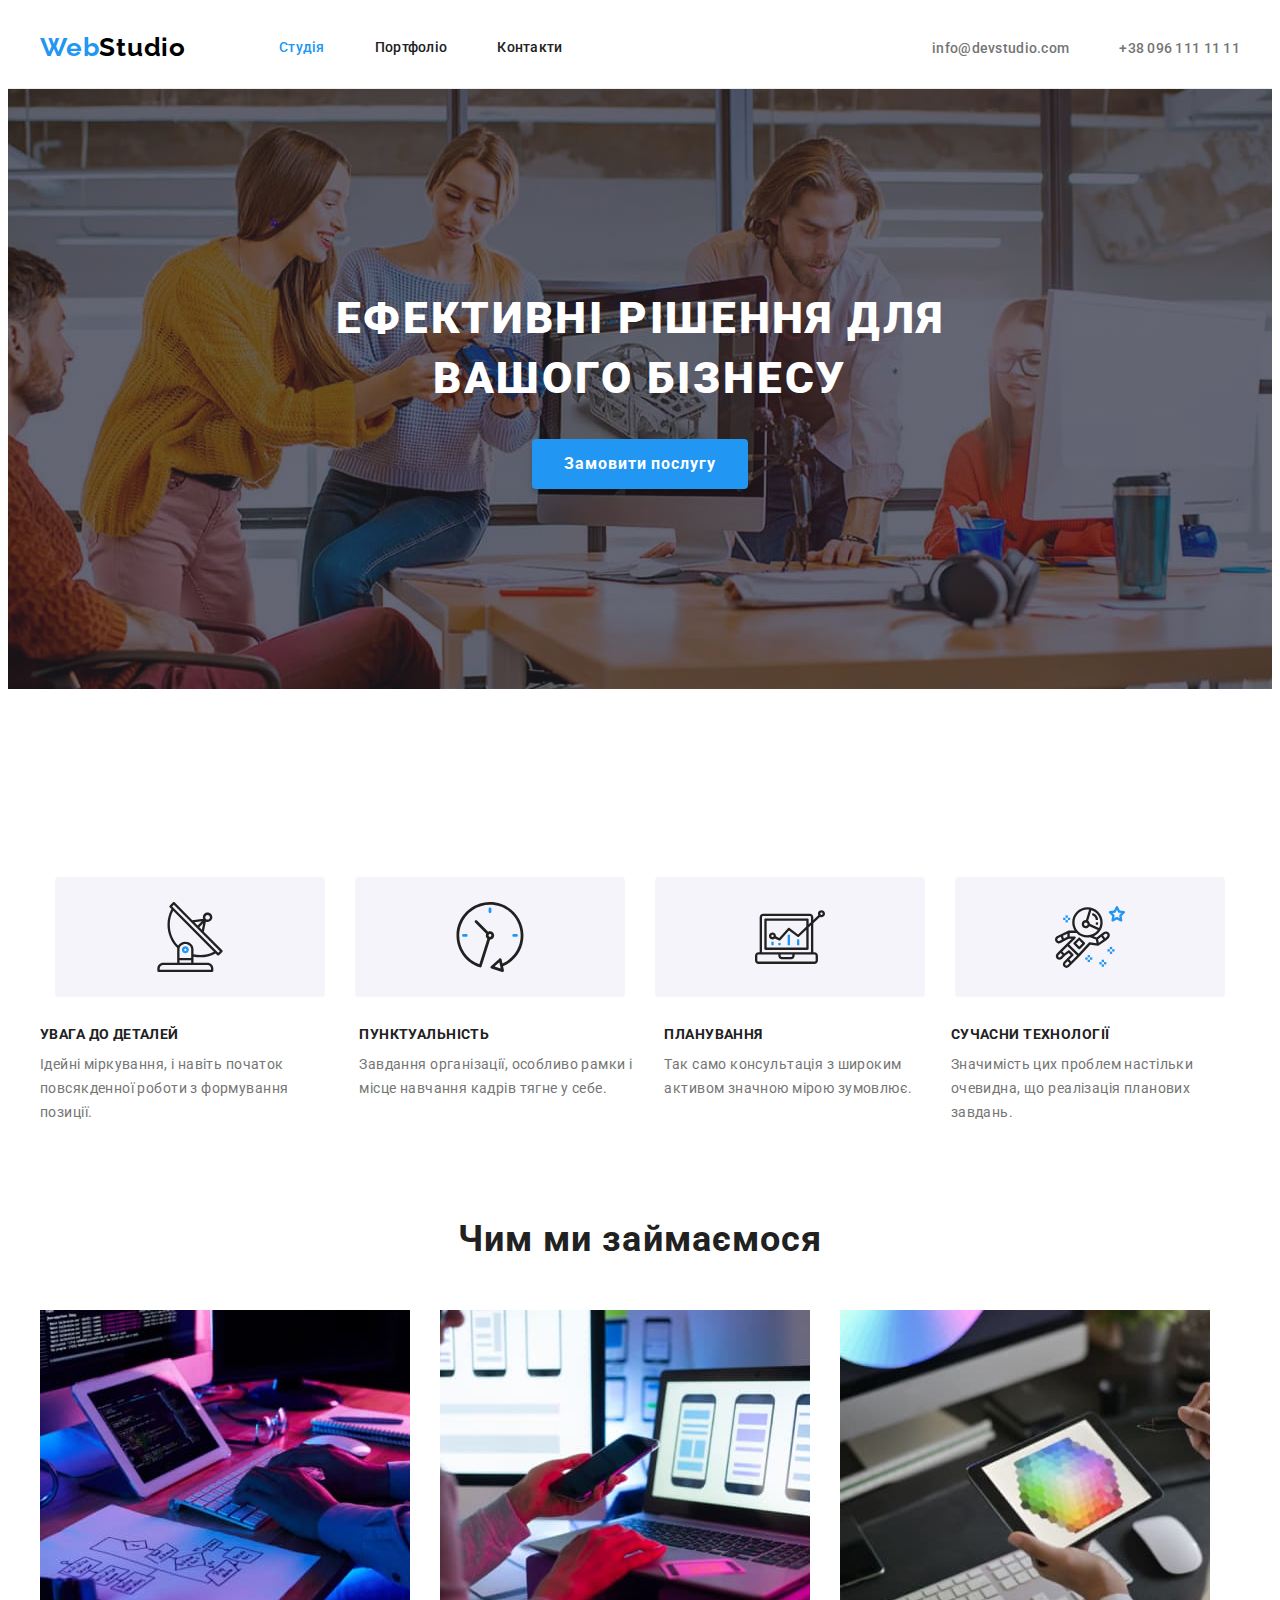
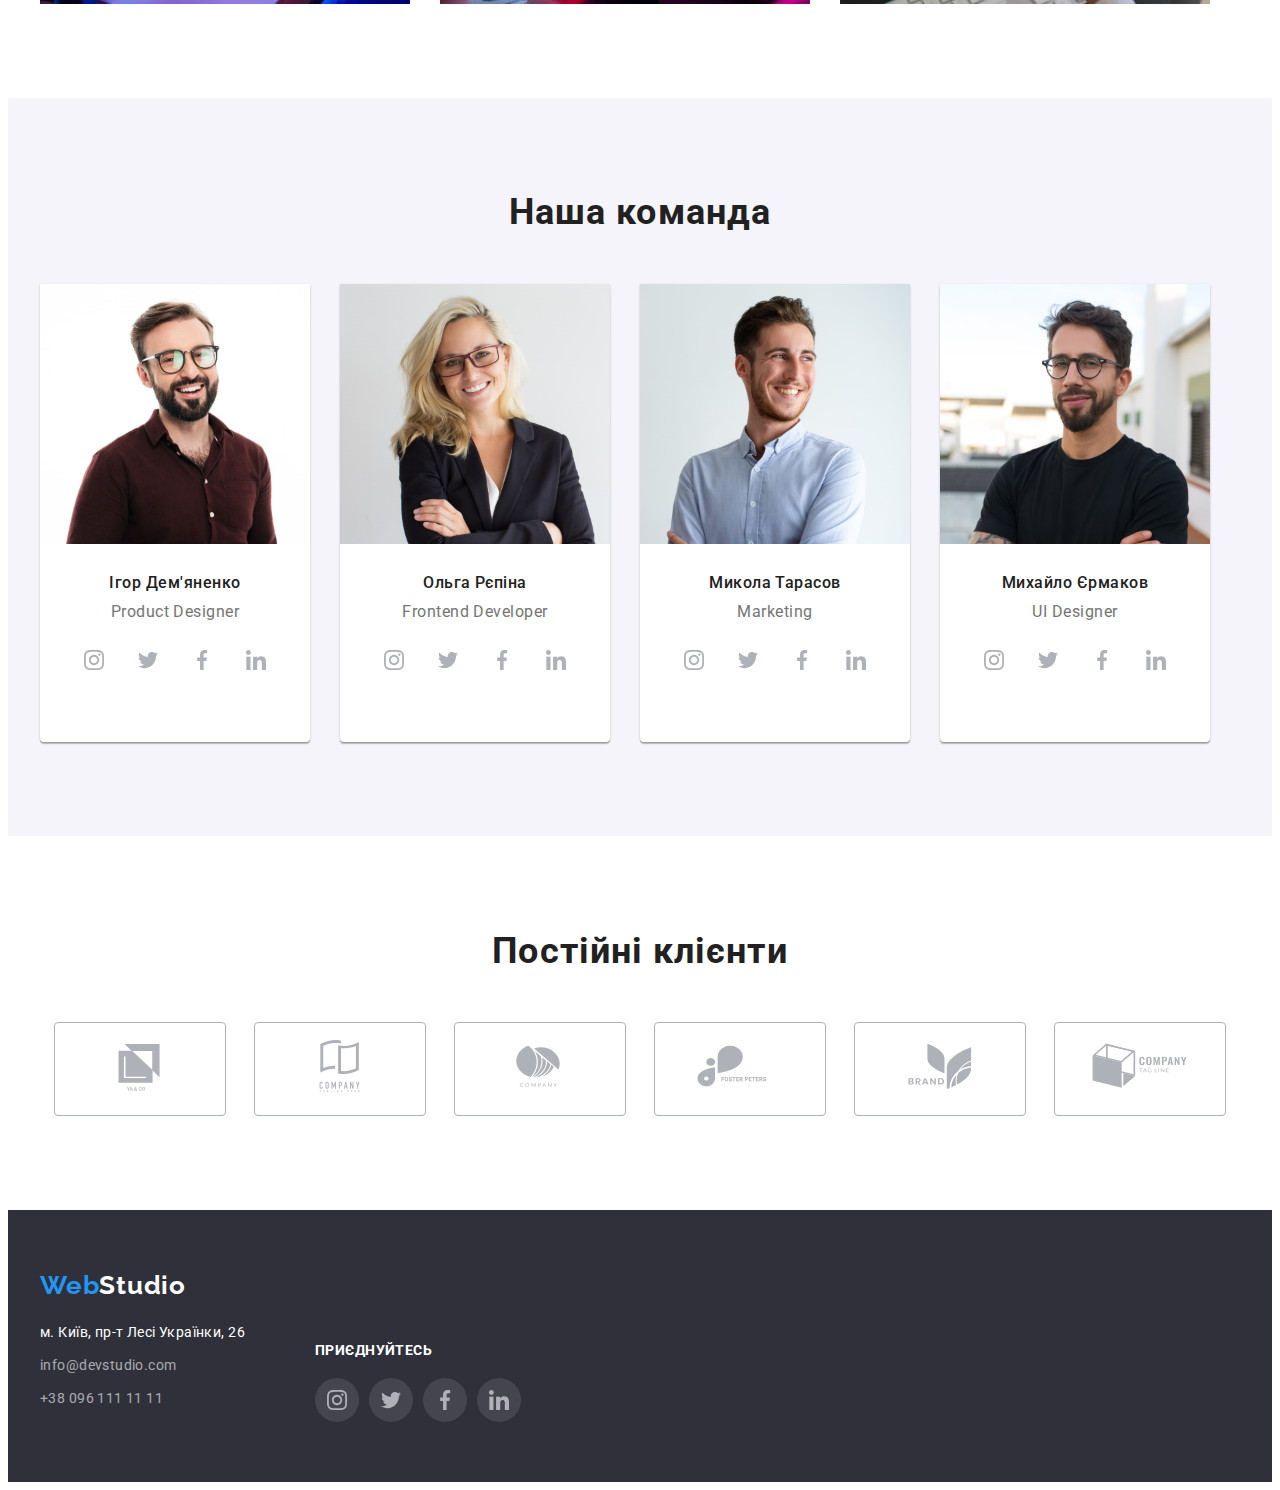
==== commit 753decc7: "box-shadow" ====
--- a/index.html
+++ b/index.html
@@ -37,9 +37,11 @@
 
 
             <ul class="list list-contacts">
+
                 <li class="list-itam"><a href="mailto:info@devstudio.com"
                         class="header-mail link">info@devstudio.com</a>
                 </li>
+
                 <li class="list-itam"><a href="tel:+380961111111" class="header-tel link">+38 096 111 11 11</a></li>
             </ul>
 
--- a/css/style.css
+++ b/css/style.css
@@ -148,6 +148,8 @@
     color: var(--accent-color);
 }
 
+
+
 .header-tel:focus,
 .header-tel:hover {
     color: var(--accent-color);
@@ -606,9 +608,15 @@
 
 }
 
+
 .portfolio-item {
     width: calc(100%-60px) / 3;
 }
+
+.portfolio-item:first-child {
+    box-shadow: 0px 1px 1px rgba(0, 0, 0, 0.12), 0px 4px 4px rgba(0, 0, 0, 0.06), 1px 4px 6px rgba(0, 0, 0, 0.16);
+}
+
 
 .portfolio-info {
     padding: 20px 24px;
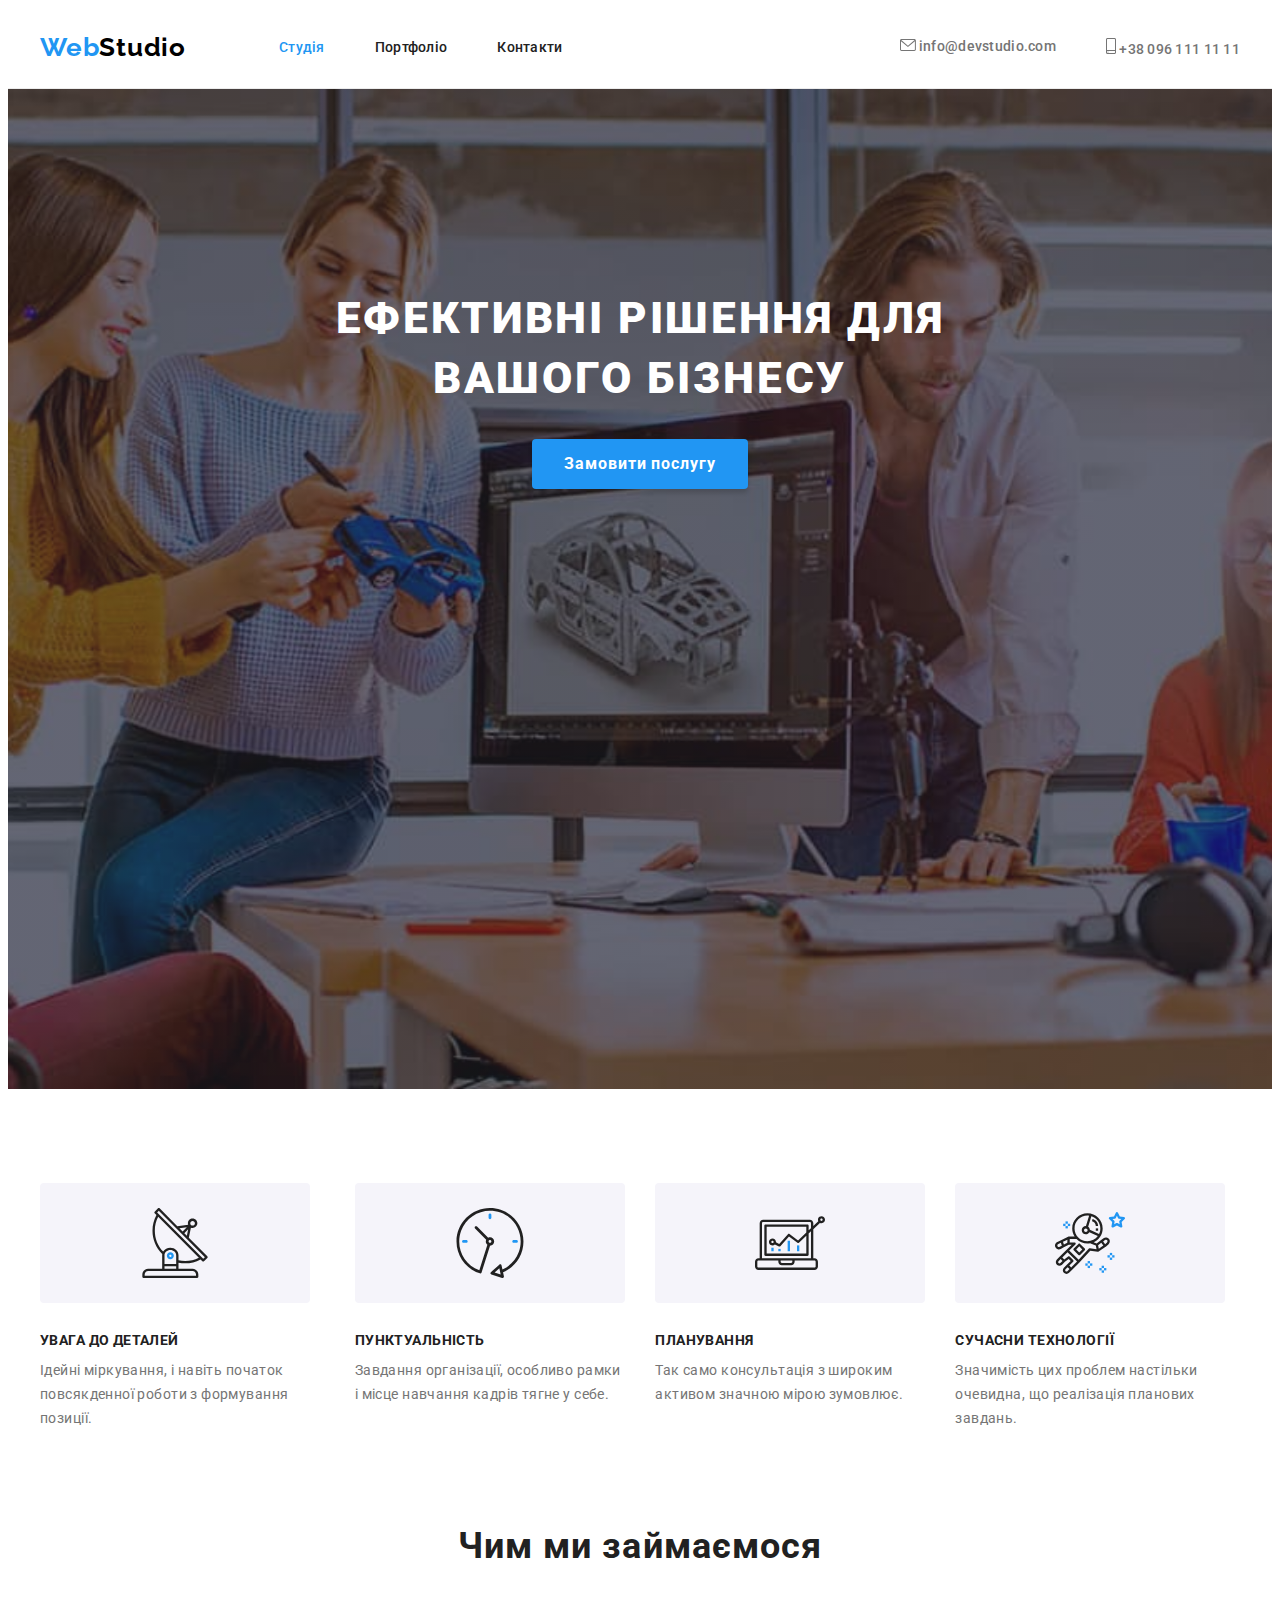
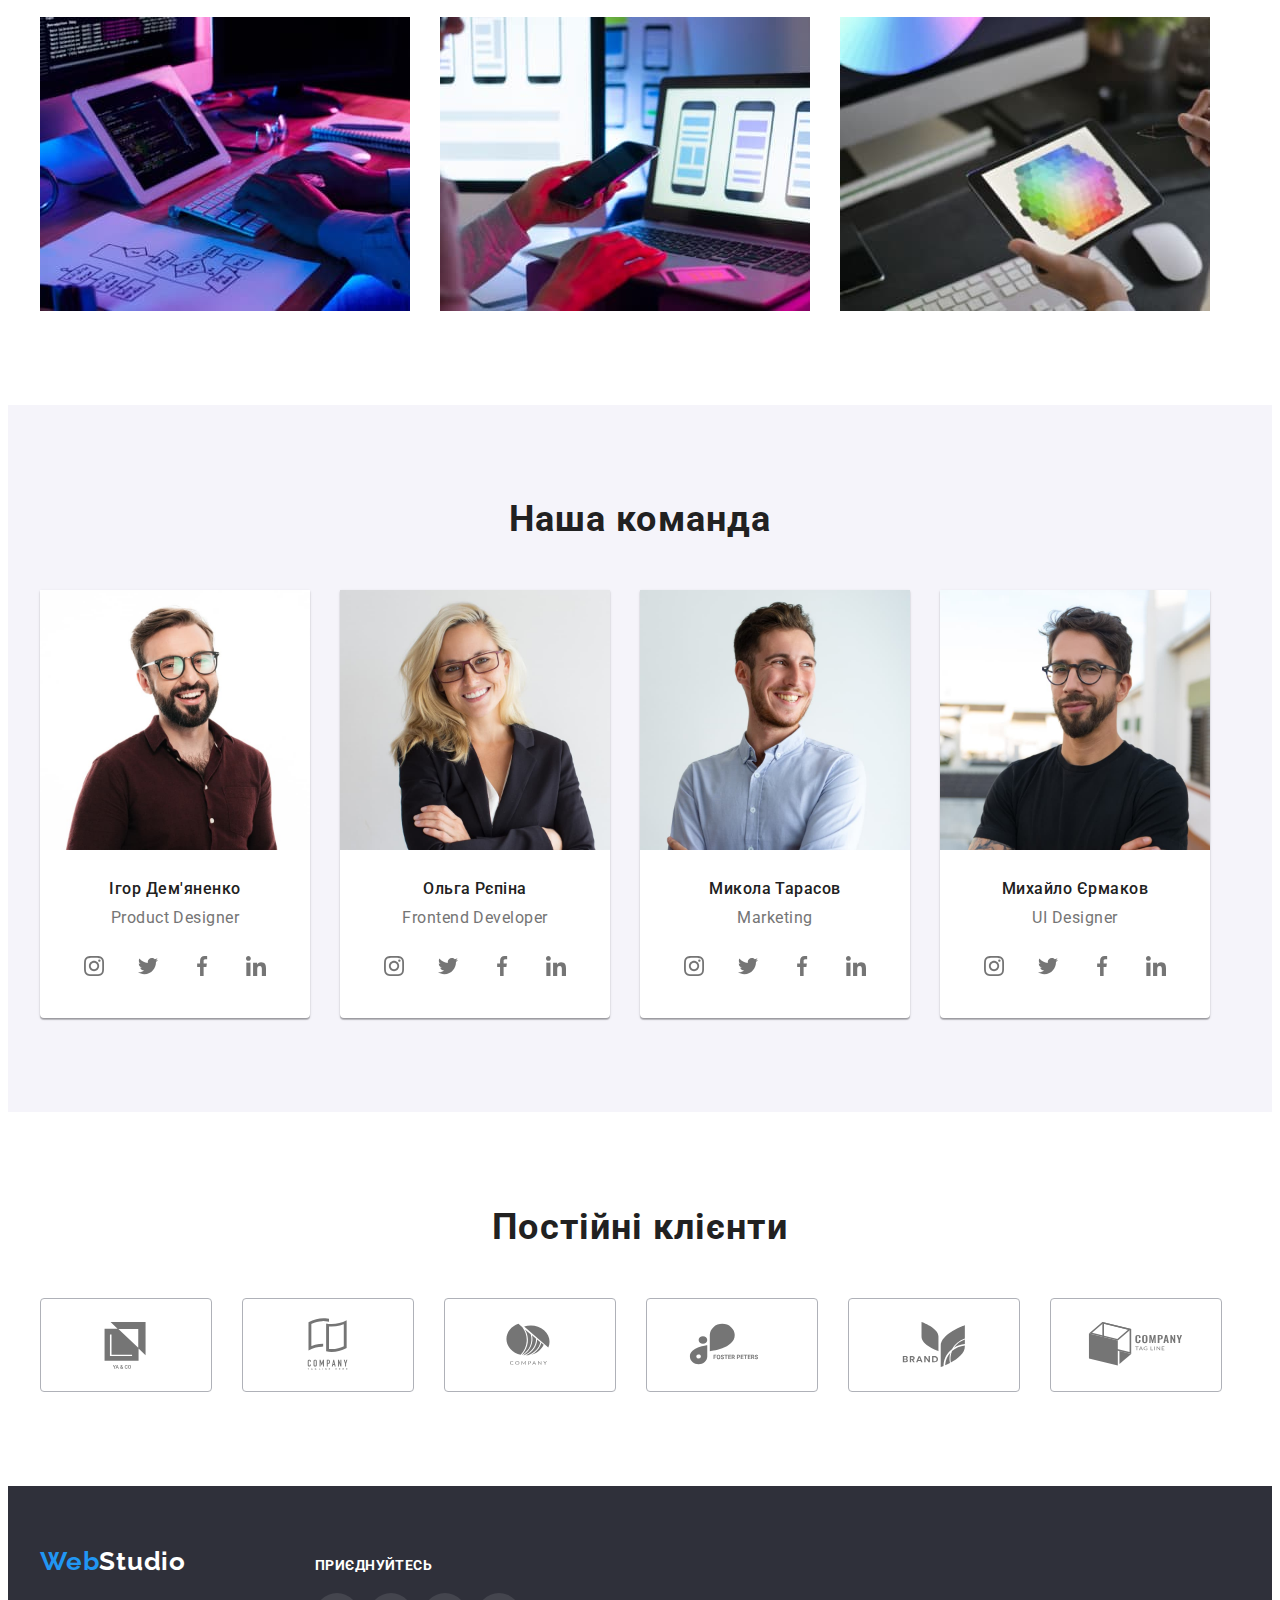
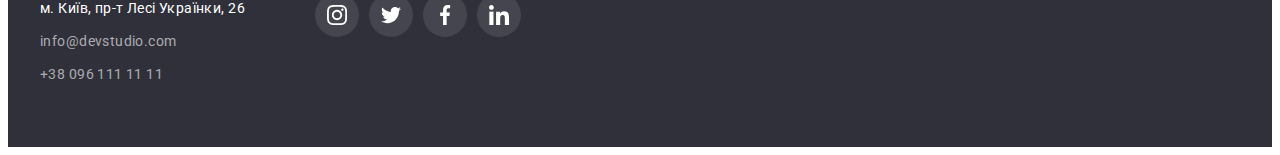
==== commit d1ceb594: "links" ====
--- a/index.html
+++ b/index.html
@@ -38,11 +38,18 @@
 
             <ul class="list list-contacts">
 
-                <li class="list-itam"><a href="mailto:info@devstudio.com"
-                        class="header-mail link">info@devstudio.com</a>
+                <li class="list-itam"><a href="mailto:info@devstudio.com" class="header-mail link">
+                        <svg class="header-icon" width="16" height="12">
+                            <use href="./images/symbol-defs.svg#icon-envelope"></use>
+                        </svg>
+                        info@devstudio.com</a>
                 </li>
 
-                <li class="list-itam"><a href="tel:+380961111111" class="header-tel link">+38 096 111 11 11</a></li>
+                <li class="list-itam"><a href="tel:+380961111111" class="header-tel link">
+                        <svg class="header-icon" width="10" height="16">
+                            <use href="./images/symbol-defs.svg#icon-smartphone"></use>
+                        </svg>
+                        +38 096 111 11 11</a></li>
             </ul>
 
         </div>
@@ -67,37 +74,26 @@
 
                 <h2 class="visually-hidden">Переваги</h2>
 
-                <ul class="benefits-list-images list">
-                    <li class="benefits-ite-images">
-                        <svg class="benefits-icon" width="70" height="70">
-                            <use href="./images/symbol-defs.svg#icon-antenna"></use>
-                        </svg>
-                    </li>
-                    <li class="benefits-ite-images">
-                        <svg class="benefits-icon" widht="70" height="70">
-                            <use href="./images/symbol-defs.svg#icon-clock"></use>
-                        </svg>
-                    </li>
-                    <li class="benefits-ite-images">
-                        <svg class="benefits-icon" widht="70" height=70>
-                            <use href="./images/symbol-defs.svg#icon-diagram"></use>
-                        </svg>
-                    </li>
-                    <li class="benefits-ite-images">
-                        <svg class="benefits-icon" widht="70" height="70">
-                            <use href="./images/symbol-defs.svg#icon-astronaut"></use>
-                        </svg>
-                    </li>
-                </ul>
+
 
                 <ul class="benefits-list list">
                     <li class="benefits-item">
+                        <div class="benefits-icon-box">
+                            <svg class="benefits-icon" widht="70" height="70">
+                                <use href="./images/symbol-defs.svg#icon-antenna"></use>
+                            </svg>
+                        </div>
                         <h3 class="benefits-titel">Увага до деталей</h3>
                         <p class="benefits-text">Ідейні міркування, і навіть початок повсякденної роботи з формування
                             позиції.</p>
                     </li>
 
                     <li class="benefits-item">
+                        <div class="benefits-icon-box">
+                            <svg class="benefits-icon" widht="70" height="70">
+                                <use href="./images/symbol-defs.svg#icon-clock"></use>
+                            </svg>
+                        </div>
                         <h3 class="benefits-titel">Пунктуальність</h3>
                         <p class="benefits-text">Завдання організації, особливо рамки і місце навчання кадрів тягне у
                             себе.
@@ -105,11 +101,22 @@
                     </li>
 
                     <li class="benefits-item">
+                        <div class="benefits-icon-box">
+                            <svg class="benefits-icon" widht="70" height="70" g class="benefits-icon" widht="70"
+                                height="70">
+                                <use href="./images/symbol-defs.svg#icon-diagram"></use>
+                            </svg>
+                        </div>
                         <h3 class="benefits-titel">Планування</h3>
                         <p class="benefits-text">Так само консультація з широким активом значною мірою зумовлює.</p>
                     </li>
 
                     <li class="benefits-item">
+                        <div class="benefits-icon-box">
+                            <svg class="benefits-icon" widht="70" height="70">
+                                <use href="./images/symbol-defs.svg#icon-astronaut"></use>
+                            </svg>
+                        </div>
                         <h3 class="benefits-titel">Сучасни технології</h3>
                         <p class="benefits-text">Значимість цих проблем настільки очевидна, що реалізація планових
                             завдань.
@@ -153,22 +160,22 @@
                             <p class="team-text">Product Designer</p>
                             <ul class="team-network list">
                                 <li><a class="network link" href="">
-                                        <svg class="soc-icon" widht="20" height="20">
+                                        <svg class="soc-icon" width="20" height="20">
                                             <use href="./images/symbol-defs.svg#icon-instagram"></use>
                                         </svg>
                                     </a></li>
                                 <li><a class="network link" href="">
-                                        <svg class="soc-icon" widht="20" height="20">
+                                        <svg class="soc-icon" width="20" height="20">
                                             <use href="./images/symbol-defs.svg#icon-twitter"></use>
                                         </svg>
                                     </a></li>
                                 <li><a class="network link" href="">
-                                        <svg class="soc-icon" widht="20" height="20">
+                                        <svg class="soc-icon" width="20" height="20">
                                             <use href="./images/symbol-defs.svg#icon-facebook"></use>
                                         </svg>
                                     </a></li>
                                 <li><a class="network link" href="">
-                                        <svg class="soc-icon" widht="20" height="20">
+                                        <svg class="soc-icon" width="20" height="20">
                                             <use href="./images/symbol-defs.svg#icon-linkedin"></use>
                                         </svg>
                                     </a></li>
@@ -183,22 +190,22 @@
                             <p class="team-text">Frontend Developer</p>
                             <ul class="team-network list">
                                 <li><a class="network link" href="">
-                                        <svg class="soc-icon" widht="20" height="20">
+                                        <svg class="soc-icon" width="20" height="20">
                                             <use href="./images/symbol-defs.svg#icon-instagram"></use>
                                         </svg>
                                     </a></li>
                                 <li><a class="network link" href="">
-                                        <svg class="soc-icon" widht="20" height="20">
+                                        <svg class="soc-icon" width="20" height="20">
                                             <use href="./images/symbol-defs.svg#icon-twitter"></use>
                                         </svg>
                                     </a></li>
                                 <li><a class="network link" href="">
-                                        <svg class="soc-icon" widht="20" height="20">
+                                        <svg class="soc-icon" width="20" height="20">
                                             <use href="./images/symbol-defs.svg#icon-facebook"></use>
                                         </svg>
                                     </a></li>
                                 <li><a class="network link" href="">
-                                        <svg class="soc-icon" widht="20" height="20">
+                                        <svg class="soc-icon" width="20" height="20">
                                             <use href="./images/symbol-defs.svg#icon-linkedin"></use>
                                         </svg>
                                     </a></li>
@@ -213,22 +220,22 @@
                             <p class="team-text">Marketing</p>
                             <ul class="team-network list">
                                 <li><a class="network link" href="">
-                                        <svg class="soc-icon" widht="20" height="20">
+                                        <svg class="soc-icon" width="20" height="20">
                                             <use href="./images/symbol-defs.svg#icon-instagram"></use>
                                         </svg>
                                     </a></li>
                                 <li><a class="network link" href="">
-                                        <svg class="soc-icon" widht="20" height="20">
+                                        <svg class="soc-icon" width="20" height="20">
                                             <use href="./images/symbol-defs.svg#icon-twitter"></use>
                                         </svg>
                                     </a></li>
                                 <li><a class="network link" href="">
-                                        <svg class="soc-icon" widht="20" height="20">
+                                        <svg class="soc-icon" width="20" height="20">
                                             <use href="./images/symbol-defs.svg#icon-facebook"></use>
                                         </svg>
                                     </a></li>
                                 <li><a class="network link" href="">
-                                        <svg class="soc-icon" widht="20" height="20">
+                                        <svg class="soc-icon" width="20" height="20">
                                             <use href="./images/symbol-defs.svg#icon-linkedin"></use>
                                         </svg>
                                     </a></li>
@@ -244,22 +251,22 @@
                             <p class="team-text">UI Designer</p>
                             <ul class="team-network list">
                                 <li><a class="network link" href="">
-                                        <svg class="soc-icon" widht="20" height="20">
+                                        <svg class="soc-icon" width="20" height="20">
                                             <use href="./images/symbol-defs.svg#icon-instagram"></use>
                                         </svg>
                                     </a></li>
                                 <li><a class="network link" href="">
-                                        <svg class="soc-icon" widht="20" height="20">
+                                        <svg class="soc-icon" width="20" height="20">
                                             <use href="./images/symbol-defs.svg#icon-twitter"></use>
                                         </svg>
                                     </a></li>
                                 <li><a class="network link" href="">
-                                        <svg class="soc-icon" widht="20" height="20">
+                                        <svg class="soc-icon" width="20" height="20">
                                             <use href="./images/symbol-defs.svg#icon-facebook"></use>
                                         </svg>
                                     </a></li>
                                 <li><a class="network link" href="">
-                                        <svg class="soc-icon" widht="20" height="20">
+                                        <svg class="soc-icon" width="20" height="20">
                                             <use href="./images/symbol-defs.svg#icon-linkedin"></use>
                                         </svg>
                                     </a></li>
@@ -277,25 +284,28 @@
 
                 <h2 class="clients-titel">Постійні клієнти</h2>
                 <ul class="clients-list list">
-                    <li class="klients-item"><a href="">
+                    <li class="сlients-item"><a class="clients-linc" href="">
                             <svg class="clients-logo" widht="106" height="60">
                                 <use href="./images/symbol-defs.svg#icon-Logo"></use>
                             </svg></a></li>
-                    <li class="klients-item"><a href="">
-                            <svg class="clients-logo" widht="106" height="60">
+                    <li class="сlients-item"><a class="clients-linc" href="">
+                            <svg class="clients-logo" width="106" height="60">
                                 <use href="./images/symbol-defs.svg#icon-LogoA"></use>
                             </svg></a></li>
-                    <li class="klients-item"><a href="">
-                            <svg class="clients-logo" widht="106" height="60">
+                    <li class="сlients-item"><a class="clients-linc" href="">
+                            <svg class="clients-logo" width="106" height="60">
                                 <use href="./images/symbol-defs.svg#icon-LogoB"></use>
                             </svg></a></li>
-                    <li class="klients-item"><a href=""><svg class="clients-logo" widht="106" height="60">
+                    <li class="сlients-item"><a class="clients-linc" href=""><svg class="clients-logo" width="106"
+                                height="60">
                                 <use href="./images/symbol-defs.svg#icon-LogoC"></use>
                             </svg></a></li>
-                    <li class="klients-item"><a href=""><svg class="clients-logo" widht="106" height="60">
+                    <li class="сlients-item"><a class="clients-linc" href=""><svg class="clients-logo" width="106"
+                                height="60">
                                 <use href="./images/symbol-defs.svg#icon-LogoD"></use>
                             </svg></a></li>
-                    <li class="klients-item"><a href=""><svg class="clients-logo" widht="106" height="60">
+                    <li class="сlients-item"><a class="clients-linc" href=""><svg class="clients-logo" width="106"
+                                height="60">
                                 <use href="./images/symbol-defs.svg#icon-LogoI"></use>
                             </svg></a></li>
                 </ul>
--- a/css/style.css
+++ b/css/style.css
@@ -119,6 +119,7 @@
 .header-lin,
 .current {
     color: var(--accent-color);
+
 }
 
 
@@ -130,16 +131,16 @@
 
 
 
-
 .header-mail,
 .header-tel {
 
     font-weight: 500;
-    font-size: normal;
+    font-size: 14px;
     line-height: 1.14;
     letter-spacing: 0.02em;
     color: var(--text-color);
 
+
 }
 
 
@@ -153,9 +154,15 @@
 .header-tel:focus,
 .header-tel:hover {
     color: var(--accent-color);
-}
-
-
+
+}
+
+
+.header-icon {
+
+    fill: currentColor;
+
+}
 
 
 /* --------------Hero--------------- */
@@ -168,6 +175,9 @@
     background-repeat: no-repeat;
     background-position: center;
     background-size: cover;
+    max-width: 1600px;
+    height: 600px;
+    margin: 0 auto;
 
 }
 
@@ -235,14 +245,9 @@
     margin: -1px;
 }
 
-.benefits-list-images {
-    display: flex;
-    justify-content: space-around;
-    padding-top: 94px;
-    padding-bottom: 30px;
-}
-
-.benefits-ite-images {
+
+
+.benefits-icon-box {
     width: 270px;
     height: 120px;
     background: var(--bg-button);
@@ -250,7 +255,13 @@
     display: flex;
     justify-content: center;
     align-items: center;
-}
+    margin-bottom: 30px;
+
+}
+
+
+
+
 
 
 .benefits-list {
@@ -367,7 +378,6 @@
     display: flex;
     justify-content: center;
     margin-top: 16px;
-    margin-bottom: 30px;
     gap: 10px;
 }
 
@@ -378,17 +388,20 @@
     display: flex;
     align-items: center;
     justify-content: center;
+    fill: var(--text-color);
+
 
 }
 
 .network:focus,
 .network:hover {
     background-color: var(--accent-color);
+    color: var(--primary-white-color);
 }
 
 .network:focus .soc-icon,
 .network:hover .soc-icon {
-    fill: var(--primary-white-color);
+    fill: currentColor;
 }
 
 /* ------------Clients----------- */
@@ -412,11 +425,12 @@
 
 .clients-list {
     display: flex;
-    justify-content: space-around;
-
-}
-
-.klients-item {
+    gap: 30px;
+
+}
+
+
+.clients-linc {
     width: 170px;
     height: 92px;
     border: 1px solid #AFB1B8;
@@ -424,19 +438,24 @@
     display: flex;
     align-items: center;
     justify-content: center;
-
-
-}
-
-.klients-item:hover,
-.klients-item:focus {
+    color: var(--text-color);
+}
+
+.clients-linc:hover,
+.clients-linc:focus {
+    color: var(--accent-color);
     border-color: var(--accent-color);
 }
 
-.klients-item:hover .clients-logo,
-.klients-item:focus .clients-logo {
-    fill: var(--accent-color);
-}
+.clients-logo {
+    fill: currentColor;
+}
+
+
+
+
+
+
 
 /* -------------Footer----------- */
 
@@ -448,10 +467,13 @@
 
 .footer-container {
     display: flex;
-    gap: 70px;
-
-}
-
+    align-items: baseline;
+
+}
+
+.footer-address-box {
+    padding-right: 70px;
+}
 
 
 .footer-logo {
@@ -527,12 +549,12 @@
     letter-spacing: 0.03em;
     text-transform: uppercase;
     color: var(--primary-white-color);
-    padding-top: 72px;
+
 }
 
 .footer-network-list {
     display: flex;
-    padding-top: 20px;
+    margin-top: 20px;
     gap: 10px;
 }
 
@@ -589,7 +611,7 @@
     border-radius: 4px;
     border: none;
     padding: 6px 22px;
-
+    transition: transform 200mx;
 }
 
 
@@ -598,7 +620,8 @@
 .button:hover {
     color: var(--primary-white-color);
     background-color: var(--accent-color);
-
+    box-shadow: 0px 3px 1px rgba(0, 0, 0, 0.1),
+        0px 1px 2px rgba(0, 0, 0, 0.08), 0px 2px 2px rgba(0, 0, 0, 0.12);
 }
 
 .portfolio-list {
@@ -613,9 +636,17 @@
     width: calc(100%-60px) / 3;
 }
 
-.portfolio-item:first-child {
-    box-shadow: 0px 1px 1px rgba(0, 0, 0, 0.12), 0px 4px 4px rgba(0, 0, 0, 0.06), 1px 4px 6px rgba(0, 0, 0, 0.16);
-}
+.portfolio-link {
+    display: block;
+}
+
+.portfolio-link:hover,
+.portfolio-link:focus {
+    box-shadow: 0px 1px 1px rgba(0, 0, 0, 0.12),
+        0px 4px 4px rgba(0, 0, 0, 0.06), 1px 4px 6px rgba(0, 0, 0, 0.16);
+}
+
+
 
 
 .portfolio-info {
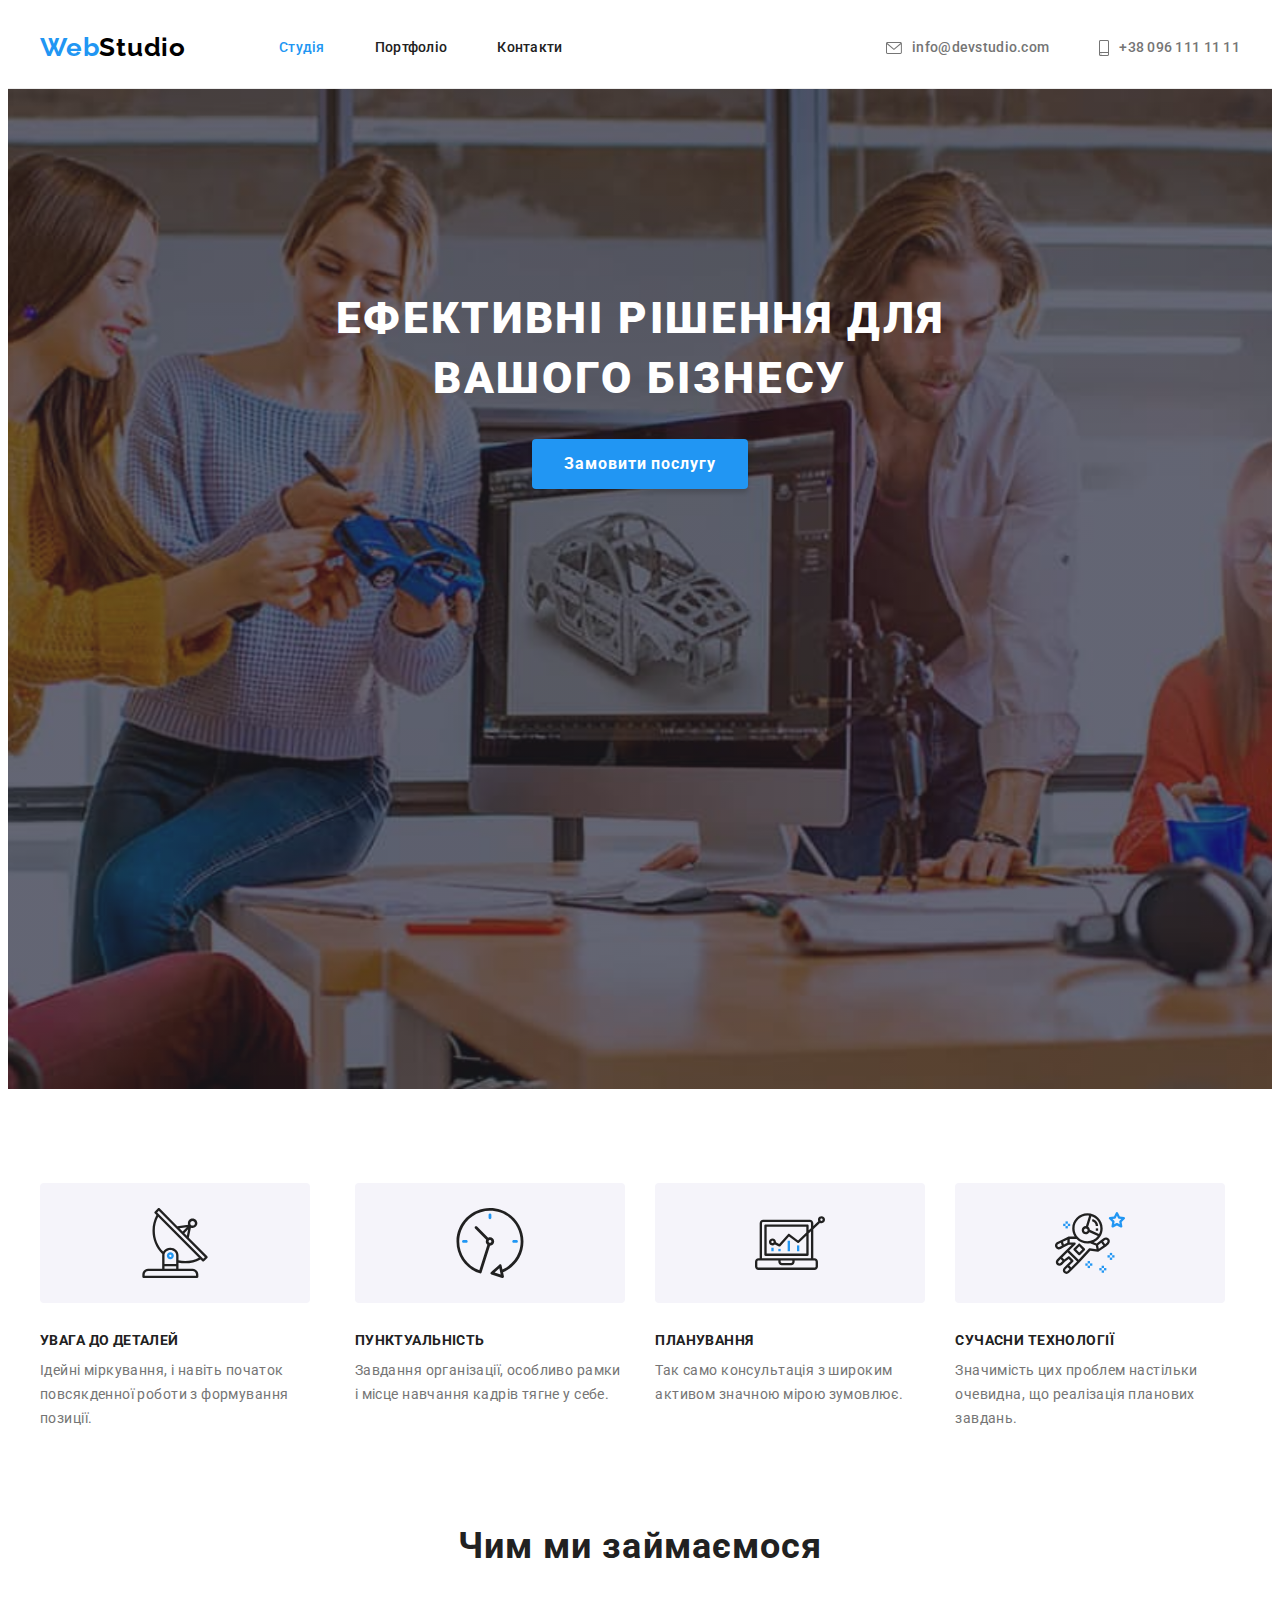
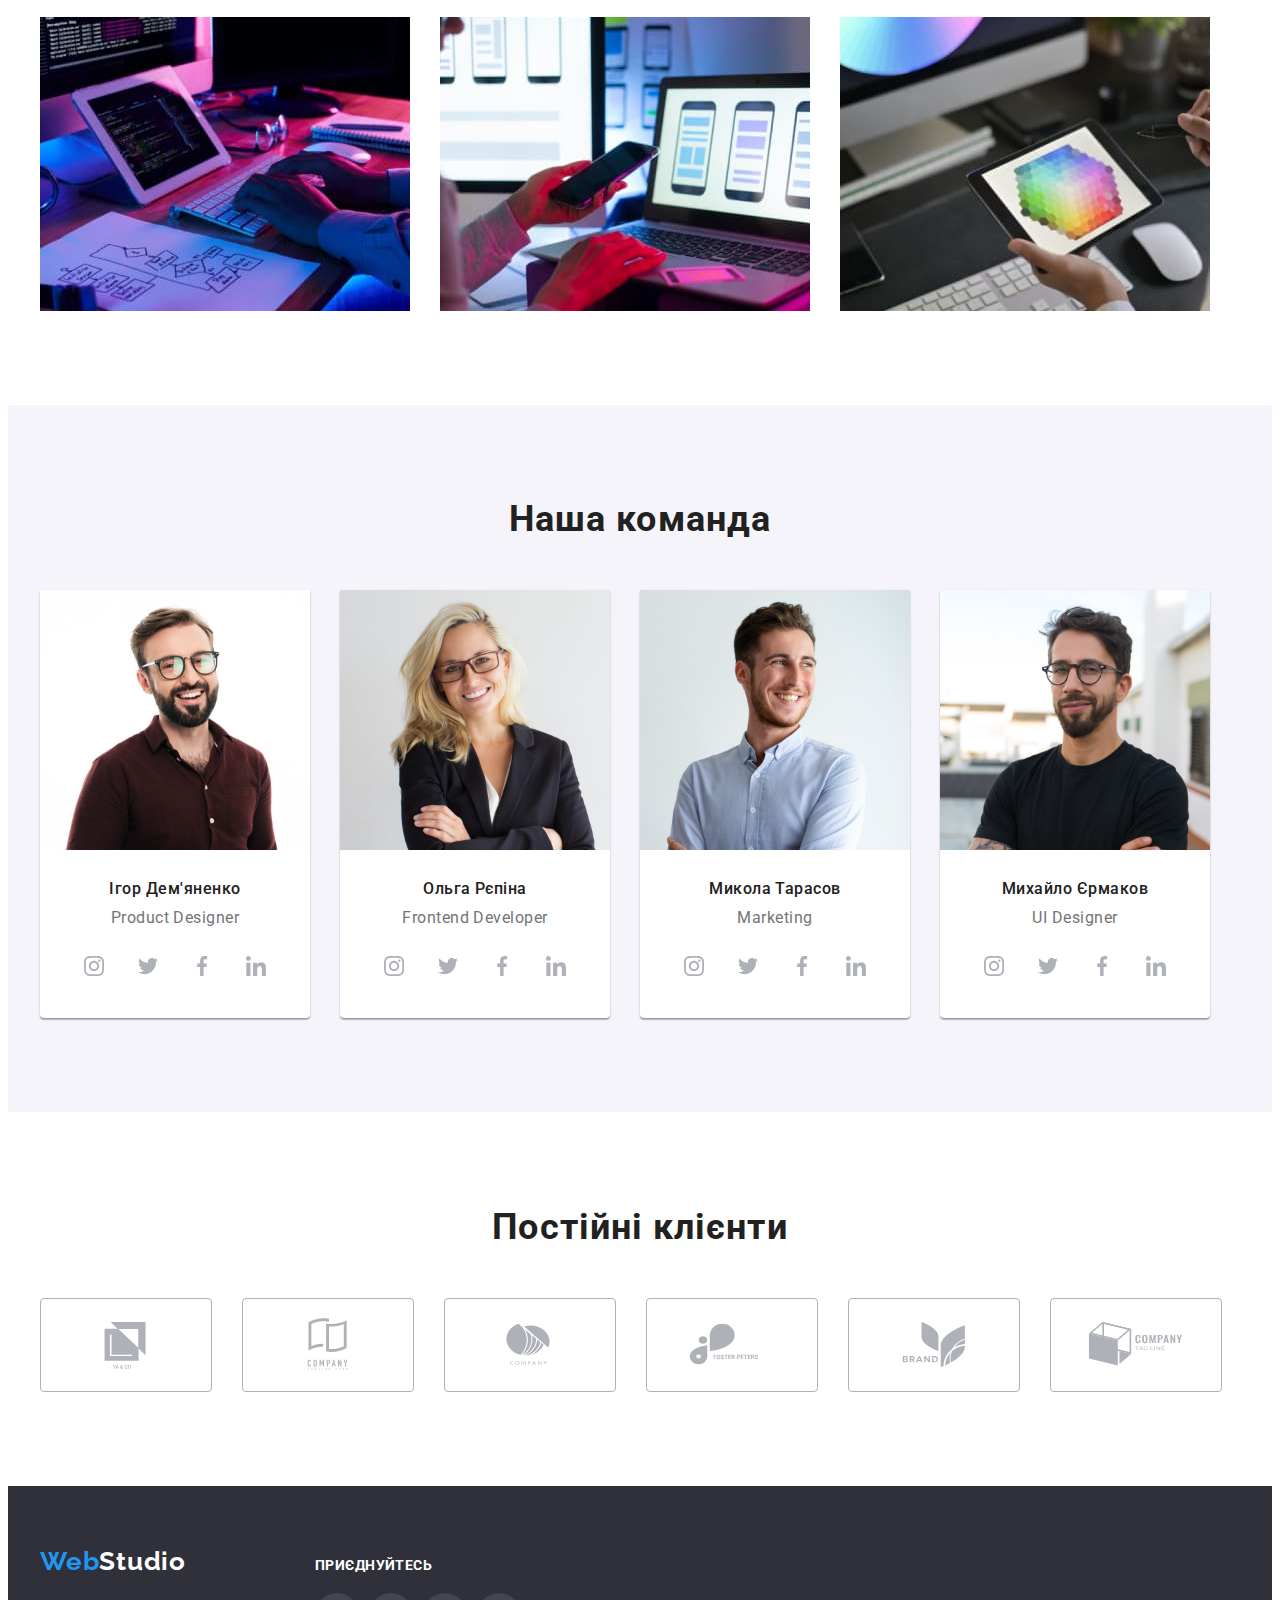
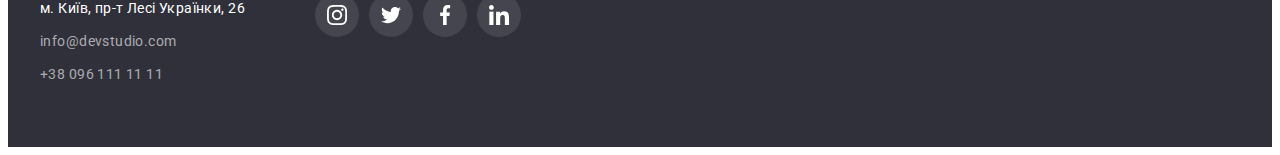
==== commit 80883a39: "final fixes" ====
--- a/index.html
+++ b/index.html
@@ -79,7 +79,7 @@
                 <ul class="benefits-list list">
                     <li class="benefits-item">
                         <div class="benefits-icon-box">
-                            <svg class="benefits-icon" widht="70" height="70">
+                            <svg class="benefits-icon" width="70" height="70">
                                 <use href="./images/symbol-defs.svg#icon-antenna"></use>
                             </svg>
                         </div>
@@ -90,7 +90,7 @@
 
                     <li class="benefits-item">
                         <div class="benefits-icon-box">
-                            <svg class="benefits-icon" widht="70" height="70">
+                            <svg class="benefits-icon" width="70" height="70">
                                 <use href="./images/symbol-defs.svg#icon-clock"></use>
                             </svg>
                         </div>
@@ -102,7 +102,7 @@
 
                     <li class="benefits-item">
                         <div class="benefits-icon-box">
-                            <svg class="benefits-icon" widht="70" height="70" g class="benefits-icon" widht="70"
+                            <svg class="benefits-icon" width="70" height="70" g class="benefits-icon" widht="70"
                                 height="70">
                                 <use href="./images/symbol-defs.svg#icon-diagram"></use>
                             </svg>
@@ -113,7 +113,7 @@
 
                     <li class="benefits-item">
                         <div class="benefits-icon-box">
-                            <svg class="benefits-icon" widht="70" height="70">
+                            <svg class="benefits-icon" width="70" height="70">
                                 <use href="./images/symbol-defs.svg#icon-astronaut"></use>
                             </svg>
                         </div>
--- a/css/style.css
+++ b/css/style.css
@@ -139,7 +139,8 @@
     line-height: 1.14;
     letter-spacing: 0.02em;
     color: var(--text-color);
-
+    display: flex;
+    align-items: center;
 
 }
 
@@ -159,7 +160,7 @@
 
 
 .header-icon {
-
+    margin-right: 10px;
     fill: currentColor;
 
 }
@@ -388,7 +389,7 @@
     display: flex;
     align-items: center;
     justify-content: center;
-    fill: var(--text-color);
+    color: var(--border-color);
 
 
 }
@@ -399,8 +400,8 @@
     color: var(--primary-white-color);
 }
 
-.network:focus .soc-icon,
-.network:hover .soc-icon {
+
+.soc-icon {
     fill: currentColor;
 }
 
@@ -433,12 +434,12 @@
 .clients-linc {
     width: 170px;
     height: 92px;
-    border: 1px solid #AFB1B8;
+    border: 1px solid var(--border-color);
     border-radius: 4px;
     display: flex;
     align-items: center;
     justify-content: center;
-    color: var(--text-color);
+    color: var(--border-color)
 }
 
 .clients-linc:hover,
@@ -472,7 +473,7 @@
 }
 
 .footer-address-box {
-    padding-right: 70px;
+    margin-right: 70px;
 }
 
 
